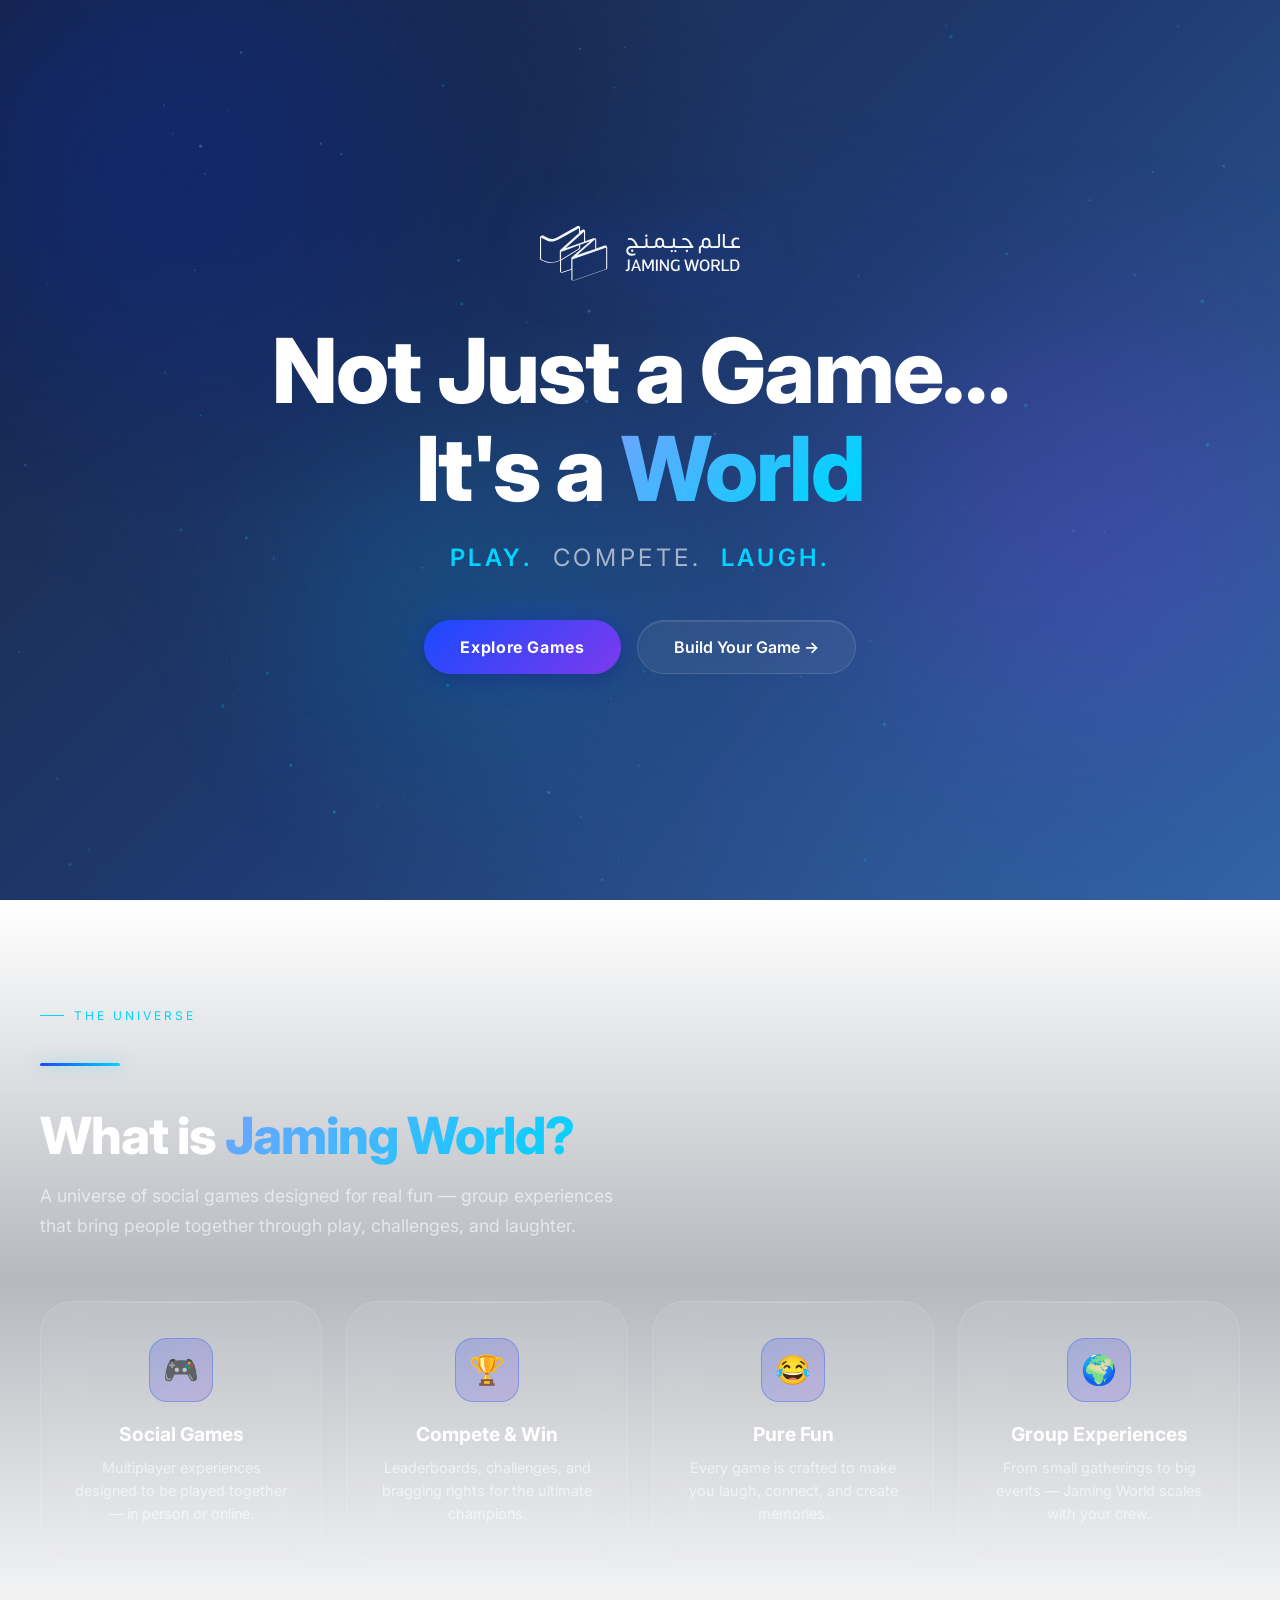
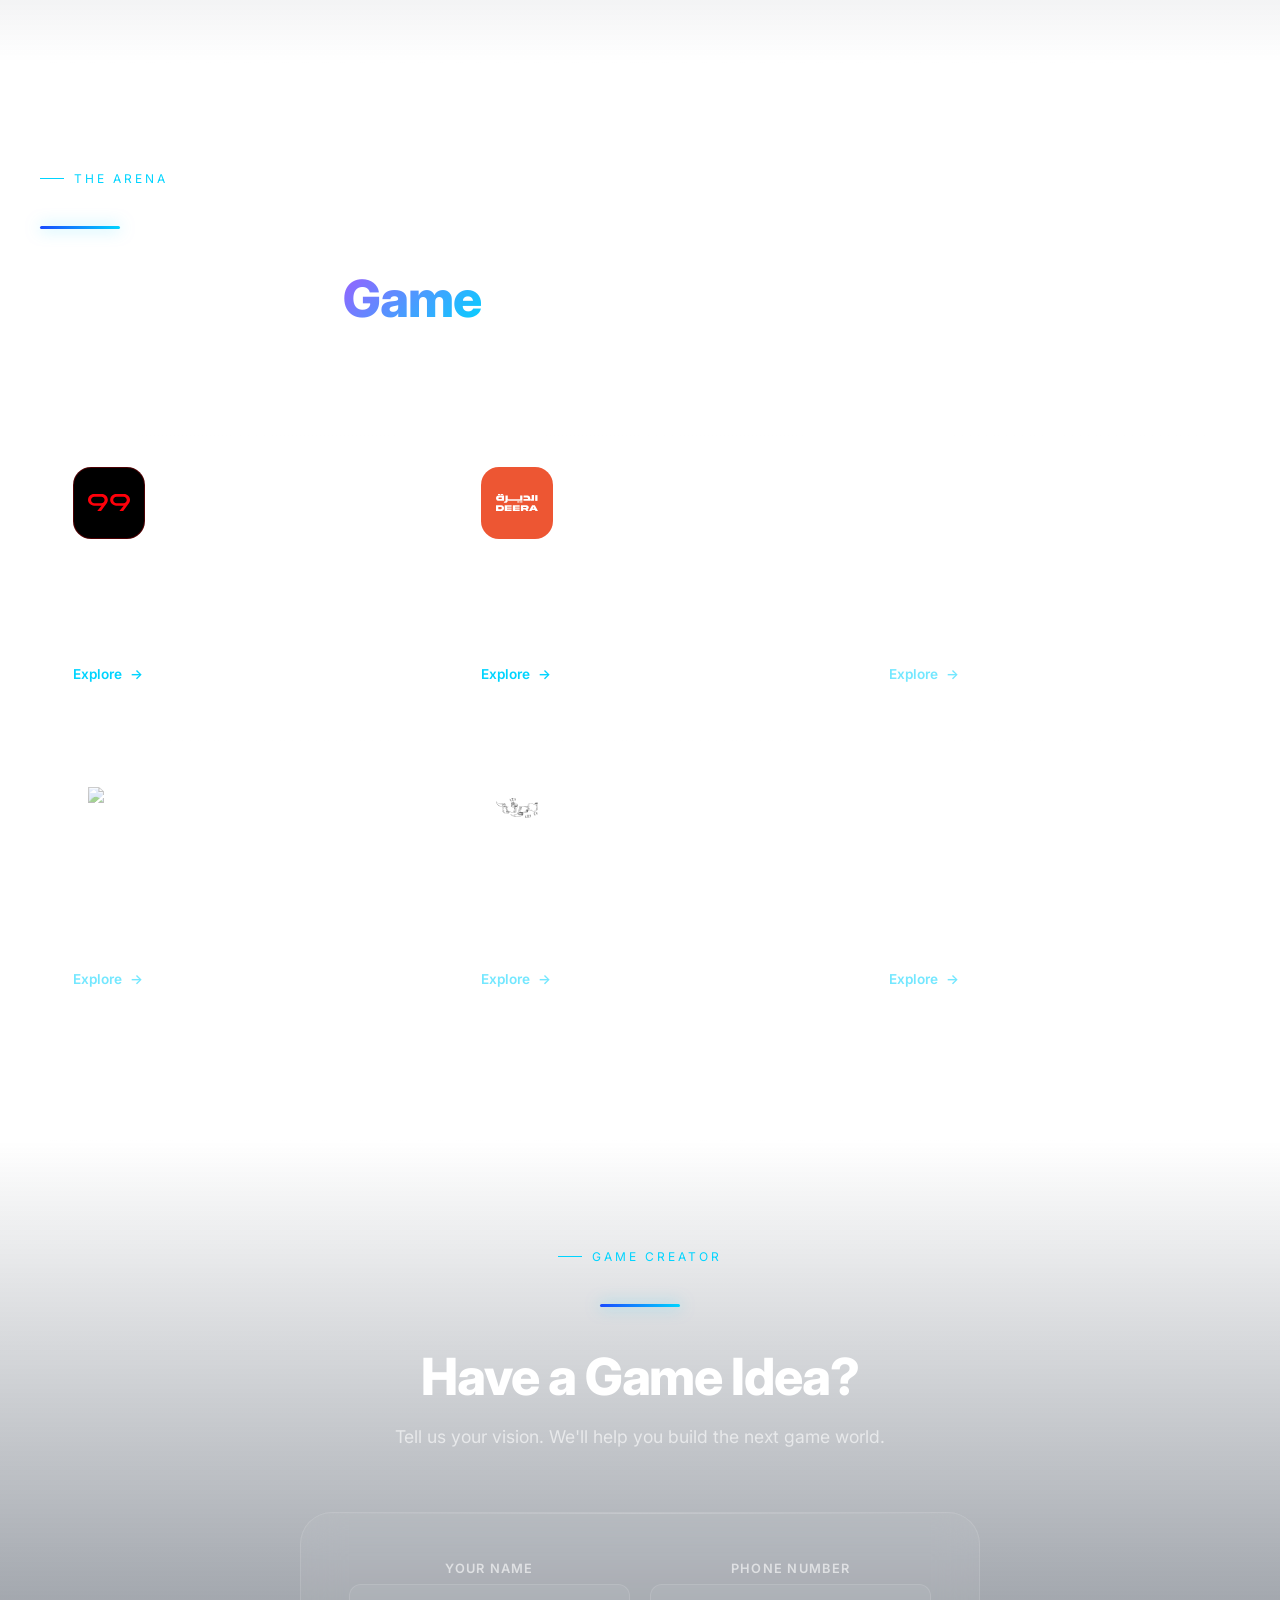
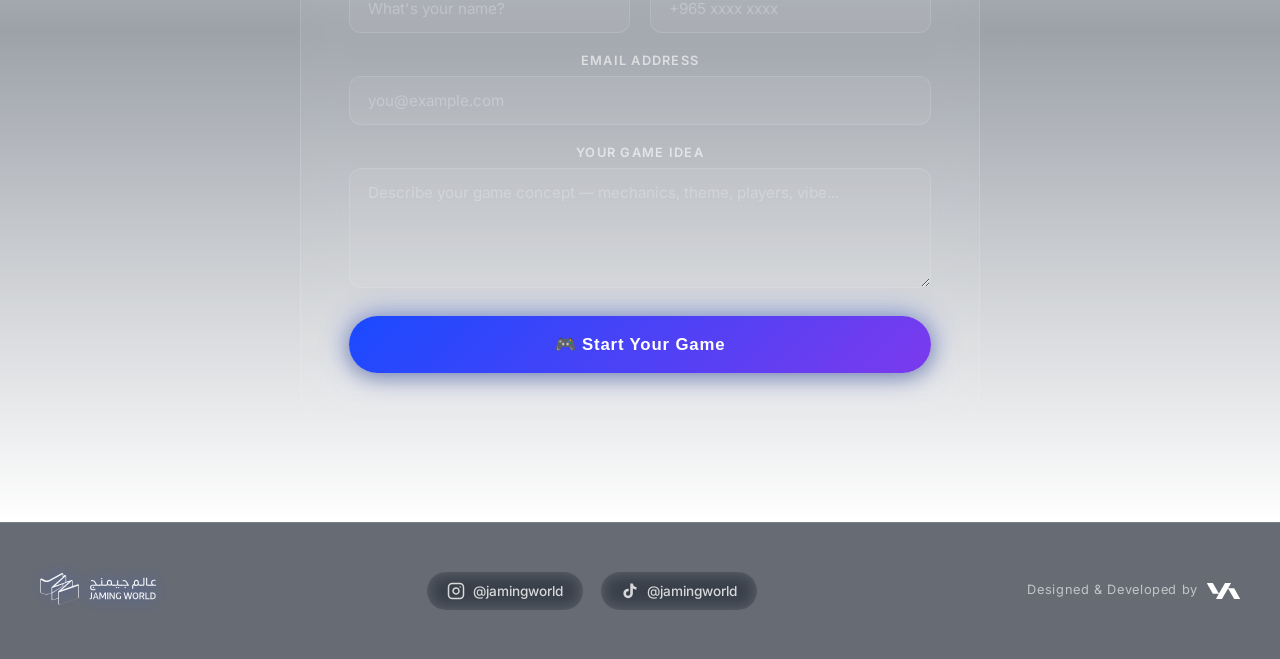
==== game.html @ ecbddc37 "Jaming World Website" ====
<!DOCTYPE html>
<html lang="en">
<head>
  <meta charset="UTF-8" />
  <meta name="viewport" content="width=device-width, initial-scale=1.0" />
  <title>Game Details — Jaming World</title>
  <link rel="icon" href="assest/JWLOGO.svg" type="image/svg+xml" />
  <link rel="preconnect" href="https://fonts.googleapis.com" />
  <link rel="preconnect" href="https://fonts.gstatic.com" crossorigin />
  <link href="https://fonts.googleapis.com/css2?family=Inter:wght@400;500;600;700;800;900&display=swap" rel="stylesheet" />
  <link rel="stylesheet" href="styles.css" />
</head>
<body>

<div class="page-transition" id="page-transition"></div>

<div id="cursor"></div>
<div id="cursor-trail"></div>
<div id="scroll-progress"></div>

<div class="bg-mesh">
  <div class="orb orb-1"></div>
  <div class="orb orb-2"></div>
  <div class="orb orb-3"></div>
</div>
<canvas id="particles-canvas"></canvas>

<!-- NAVBAR always visible on detail page -->
<nav id="navbar" class="visible" style="transform:translateY(0); opacity:1;">
  <div class="nav-logo">
    <a href="index.html"><img src="assest/JWLOGO.svg" alt="Jaming World" /></a>
  </div>
  <ul class="nav-links">
    <li><a href="index.html#what-is">About</a></li>
    <li><a href="index.html#games">Games</a></li>
    <li><a href="index.html#build-form">Build a Game</a></li>
  </ul>
  <a href="index.html#build-form" class="btn-primary nav-cta"><span>Start Your Game</span></a>
  <button class="hamburger" id="hamburger" aria-label="Menu">
    <span></span><span></span><span></span>
  </button>
</nav>

<div class="mobile-nav" id="mobile-nav">
  <a href="index.html#what-is">About</a>
  <a href="index.html#games">Games</a>
  <a href="index.html#build-form">Build a Game</a>
</div>

<main>
  <div class="game-detail-hero">
    <div class="section-inner" style="width:100%;">
      <a href="index.html#games" class="back-btn">
        <svg width="18" height="18" viewBox="0 0 24 24" fill="none" stroke="currentColor" stroke-width="2.5" stroke-linecap="round" stroke-linejoin="round"><path d="M19 12H5M12 19l-7-7 7-7"/></svg>
        Back to World
      </a>
      <div class="game-detail-header">
        <div class="game-detail-logo" id="detail-logo">🎮</div>
        <div>
          <h1 class="game-detail-title" id="detail-title">Loading...</h1>
          <p class="game-detail-tagline" id="detail-tagline"></p>
        </div>
      </div>
    </div>
  </div>

  <div class="game-detail-body">
    <!-- Video / Preview -->
    <div>
      <div class="video-section glass-card" id="video-section">
        <div class="video-placeholder">
          <div class="play-icon" id="play-btn">▶</div>
          <p id="video-label" style="font-size:1rem; font-weight:600; margin-top:8px;">Game Preview</p>
          <p style="font-size:0.85rem; color:rgba(255,255,255,0.4);">Click to watch the gameplay reel</p>
        </div>
      </div>

      <!-- Game Description -->
      <div class="glass-card" style="padding:36px; margin-top:24px;">
        <h3 style="font-size:1.2rem; font-weight:700; margin-bottom:16px; color:rgba(255,255,255,0.9);">About This Game</h3>
        <p id="detail-desc" style="color:rgba(255,255,255,0.65); line-height:1.8; font-size:0.95rem;"></p>
      </div>
    </div>

    <!-- Sidebar -->
    <div class="game-sidebar">
      <!-- Order -->
      <div class="glass-card sidebar-card">
        <h3>Get This Game</h3>
        <a href="https://yasmedia.com/order" target="_blank" rel="noopener" class="btn-primary order-btn" id="order-btn">
          <span>🛒 Order Now</span>
        </a>
        <p style="font-size:0.78rem; color:rgba(255,255,255,0.35); text-align:center; margin-top:12px;">You'll be redirected to our ordering system</p>
      </div>

      <!-- Download Manual -->
      <div class="glass-card sidebar-card">
        <h3>Game Manual</h3>
        <a href="#" class="btn-glass download-btn" id="download-btn">
          <svg width="18" height="18" viewBox="0 0 24 24" fill="none" stroke="currentColor" stroke-width="2" stroke-linecap="round" stroke-linejoin="round"><path d="M21 15v4a2 2 0 01-2 2H5a2 2 0 01-2-2v-4"/><polyline points="7 10 12 15 17 10"/><line x1="12" y1="15" x2="12" y2="3"/></svg>
          Download PDF
        </a>
      </div>

      <!-- Game Info -->
      <div class="glass-card sidebar-card">
        <h3>Game Info</h3>
        <div class="game-info-list" id="game-info-list">
          <!-- filled by JS -->
        </div>
      </div>
    </div>
  </div>

  <!-- More Games -->
  <div style="max-width:1200px; margin:0 auto; padding:0 24px 100px;">
    <div class="divider" style="margin-bottom:60px;"></div>
    <p class="section-label scroll-reveal" style="justify-content:center; text-align:center;">More Games</p>
    <div class="games-grid" id="more-games" style="margin-top:32px;"></div>
  </div>
</main>

<footer>
  <div class="footer-inner">
    <div class="footer-logo">
      <img src="assest/JWLOGO.svg" alt="Jaming World" />
    </div>
    <div class="footer-socials">
      <a href="https://www.instagram.com/jamingworld" target="_blank" rel="noopener" class="social-link">
        <svg width="18" height="18" viewBox="0 0 24 24" fill="none" stroke="currentColor" stroke-width="2" stroke-linecap="round" stroke-linejoin="round"><rect x="2" y="2" width="20" height="20" rx="5" ry="5"/><path d="M16 11.37A4 4 0 1 1 12.63 8 4 4 0 0 1 16 11.37z"/><line x1="17.5" y1="6.5" x2="17.51" y2="6.5"/></svg>
        @jamingworld
      </a>
      <a href="https://www.tiktok.com/@jamingworld" target="_blank" rel="noopener" class="social-link">
        <svg width="18" height="18" viewBox="0 0 24 24" fill="currentColor"><path d="M19.59 6.69a4.83 4.83 0 01-3.77-4.25V2h-3.45v13.67a2.89 2.89 0 01-2.88 2.5 2.89 2.89 0 01-2.89-2.89 2.89 2.89 0 012.89-2.89c.28 0 .54.04.79.1V9.01a6.27 6.27 0 00-.79-.05 6.34 6.34 0 00-6.34 6.34 6.34 6.34 0 006.34 6.34 6.34 6.34 0 006.33-6.34V8.69a8.18 8.18 0 004.79 1.54V6.78a4.85 4.85 0 01-1.02-.09z"/></svg>
        @jamingworld
      </a>
    </div>
    <p class="footer-credit">Designed & Developed by <span>YAS</span></p>
  </div>
</footer>

<script src="app.js"></script>
</body>
</html>
---- styles.css ----
/* ===== RESET & BASE ===== */
*, *::before, *::after {
  box-sizing: border-box;
  margin: 0;
  padding: 0;
}

:root {
  --bg-deep: #020b18;
  --bg-navy: #050f24;
  --blue-1: #0a1628;
  --blue-2: #0d2149;
  --blue-glow: #1a4aff;
  --blue-light: #3d7aff;
  --blue-soft: #6fa3ff;
  --purple: #7c3aed;
  --purple-glow: #9d5cff;
  --cyan: #00d4ff;
  --white: #ffffff;
  --white-80: rgba(255,255,255,0.8);
  --white-60: rgba(255,255,255,0.6);
  --white-20: rgba(255,255,255,0.2);
  --white-10: rgba(255,255,255,0.1);
  --white-05: rgba(255,255,255,0.05);
  --glass-bg: rgba(255,255,255,0.06);
  --glass-border: rgba(255,255,255,0.12);
  --glass-hover: rgba(255,255,255,0.1);
  --glow-blue: 0 0 40px rgba(26, 74, 255, 0.3);
  --glow-purple: 0 0 40px rgba(124, 58, 237, 0.3);
  --glow-cyan: 0 0 40px rgba(0, 212, 255, 0.3);
  --font-main: 'Inter', -apple-system, BlinkMacSystemFont, sans-serif;
  --transition: cubic-bezier(0.4, 0, 0.2, 1);
  --radius: 20px;
  --radius-lg: 32px;
}

html {
  scroll-behavior: smooth;
  overflow-x: hidden;
}

body {
  font-family: var(--font-main);
  background: linear-gradient(135deg, #162240 0%, #1c2f58 25%, #1e3a70 50%, #2a4f8a 75%, #3568a8 100%);
  background-attachment: fixed;
  color: var(--white);
  overflow-x: hidden;
  cursor: auto;
}

::selection {
  background: rgba(26, 74, 255, 0.4);
  color: white;
}

/* ===== CUSTOM CURSOR (disabled) ===== */
#cursor, #cursor-trail { display: none; }

/* ===== SCROLL PROGRESS ===== */
#scroll-progress {
  position: fixed;
  top: 0;
  left: 0;
  height: 3px;
  background: linear-gradient(90deg, var(--blue-glow), var(--purple-glow), var(--cyan));
  z-index: 9999;
  width: 0%;
  transition: width 0.1s ease;
  box-shadow: 0 0 12px rgba(0, 212, 255, 0.6);
}

/* ===== LOADING SCREEN ===== */
#loading-screen {
  position: fixed;
  inset: 0;
  background: linear-gradient(135deg, #162240 0%, #1c2f58 40%, #2a4f8a 100%);
  z-index: 99000;
  display: flex;
  flex-direction: column;
  align-items: center;
  justify-content: center;
  gap: 32px;
  transition: opacity 0.8s ease, visibility 0.8s ease;
}

#loading-screen.hidden {
  opacity: 0;
  visibility: hidden;
}

.loading-logo {
  width: 120px;
  height: auto;
  animation: loadingPulse 1.5s ease-in-out infinite;
  filter: drop-shadow(0 0 20px rgba(26,74,255,0.6));
}

.loading-text {
  font-size: 1rem;
  letter-spacing: 0.3em;
  color: var(--blue-soft);
  text-transform: uppercase;
  opacity: 0.8;
}

.loading-bar-wrap {
  width: 260px;
  height: 3px;
  background: rgba(255,255,255,0.08);
  border-radius: 4px;
  overflow: hidden;
}

.loading-bar {
  height: 100%;
  background: linear-gradient(90deg, var(--blue-glow), var(--cyan));
  border-radius: 4px;
  animation: loadingBar 2.2s ease forwards;
  box-shadow: 0 0 10px rgba(0, 212, 255, 0.5);
}

@keyframes loadingBar {
  0% { width: 0%; }
  100% { width: 100%; }
}

@keyframes loadingPulse {
  0%, 100% { transform: scale(1); filter: drop-shadow(0 0 20px rgba(26,74,255,0.6)); }
  50% { transform: scale(1.06); filter: drop-shadow(0 0 40px rgba(0,212,255,0.8)); }
}

/* ===== ANIMATED BACKGROUND ===== */
.bg-mesh {
  position: fixed;
  inset: 0;
  z-index: 0;
  overflow: hidden;
  pointer-events: none;
}

.bg-mesh::before {
  content: '';
  position: absolute;
  inset: 0;
  background:
    radial-gradient(ellipse 70% 60% at 15% 20%, rgba(15, 30, 65, 0.85) 0%, transparent 65%),
    radial-gradient(ellipse 80% 70% at 85% 80%, rgba(45, 90, 160, 0.55) 0%, transparent 65%),
    radial-gradient(ellipse 60% 50% at 50% 50%, rgba(30, 58, 110, 0.4) 0%, transparent 80%);
}

.orb {
  position: absolute;
  border-radius: 50%;
  filter: blur(80px);
  opacity: 0.25;
  animation: orbFloat 12s ease-in-out infinite;
}

.orb-1 {
  width: 600px; height: 600px;
  background: radial-gradient(circle, var(--blue-glow), transparent);
  top: -15%; left: -10%;
  animation-delay: 0s;
}

.orb-2 {
  width: 500px; height: 500px;
  background: radial-gradient(circle, var(--purple), transparent);
  top: 30%; right: -5%;
  animation-delay: -4s;
}

.orb-3 {
  width: 400px; height: 400px;
  background: radial-gradient(circle, var(--cyan), transparent);
  bottom: 10%; left: 20%;
  animation-delay: -8s;
  opacity: 0.15;
}

@keyframes orbFloat {
  0%, 100% { transform: translate(0, 0) scale(1); }
  33% { transform: translate(30px, -40px) scale(1.05); }
  66% { transform: translate(-20px, 30px) scale(0.97); }
}

/* ===== CANVAS PARTICLES ===== */
#particles-canvas {
  position: fixed;
  inset: 0;
  z-index: 1;
  pointer-events: none;
  opacity: 0.6;
}

/* ===== NAV (appears after scroll) ===== */
#navbar {
  position: fixed;
  top: 0;
  left: 0;
  right: 0;
  z-index: 1000;
  padding: 20px 40px;
  display: flex;
  align-items: center;
  justify-content: space-between;
  background: rgba(15, 28, 58, 0.55);
  backdrop-filter: blur(20px);
  -webkit-backdrop-filter: blur(20px);
  border-bottom: 1px solid var(--glass-border);
  transform: translateY(-100%);
  transition: transform 0.5s var(--transition), opacity 0.5s ease;
  opacity: 0;
}

#navbar.visible {
  transform: translateY(0);
  opacity: 1;
}

.nav-logo img {
  height: 46px;
  filter: drop-shadow(0 0 10px rgba(26,74,255,0.5));
}

.nav-links {
  display: flex;
  gap: 32px;
  list-style: none;
}

.nav-links a {
  color: var(--white-80);
  text-decoration: none;
  font-size: 0.9rem;
  letter-spacing: 0.05em;
  transition: color 0.3s ease;
  position: relative;
}

.nav-links a::after {
  content: '';
  position: absolute;
  bottom: -4px;
  left: 0;
  width: 0;
  height: 1px;
  background: var(--cyan);
  transition: width 0.3s ease;
}

.nav-links a:hover { color: var(--cyan); }
.nav-links a:hover::after { width: 100%; }

.nav-cta {
  background: linear-gradient(135deg, var(--blue-glow), var(--purple));
  color: white !important;
  padding: 10px 24px;
  border-radius: 50px;
  font-weight: 600;
  font-size: 0.85rem !important;
  letter-spacing: 0.05em;
  box-shadow: 0 0 20px rgba(26,74,255,0.4);
  transition: all 0.3s ease !important;
}

.nav-cta:hover {
  box-shadow: 0 0 30px rgba(26,74,255,0.7) !important;
  transform: translateY(-1px);
}

.nav-cta::after { display: none !important; }

/* ===== MAIN WRAPPER ===== */
main {
  position: relative;
  z-index: 2;
}

/* ===== HERO SECTION ===== */
#hero {
  min-height: 100vh;
  display: flex;
  flex-direction: column;
  align-items: center;
  justify-content: center;
  text-align: center;
  padding: 40px 24px;
  position: relative;
}

.hero-logo {
  width: 200px;
  height: auto;
  margin-bottom: 40px;
  animation: heroLogoIn 1.2s ease forwards, heroLogoPulse 4s ease-in-out 1.2s infinite;
  opacity: 0;
  filter: drop-shadow(0 0 30px rgba(26,74,255,0.7));
}

@keyframes heroLogoIn {
  0% { opacity: 0; transform: translateY(-20px) scale(0.8); }
  100% { opacity: 1; transform: translateY(0) scale(1); }
}

@keyframes heroLogoPulse {
  0%, 100% { filter: drop-shadow(0 0 30px rgba(26,74,255,0.7)); }
  50% { filter: drop-shadow(0 0 50px rgba(0,212,255,0.9)); }
}

.hero-headline {
  font-size: clamp(2.8rem, 7vw, 6rem);
  font-weight: 800;
  line-height: 1.1;
  letter-spacing: -0.02em;
  margin-bottom: 24px;
  opacity: 0;
  animation: fadeInUp 1s ease 0.4s forwards;
}

.hero-headline .highlight {
  background: linear-gradient(135deg, var(--blue-soft), var(--cyan), var(--purple-glow));
  -webkit-background-clip: text;
  -webkit-text-fill-color: transparent;
  background-clip: text;
  display: inline-block;
  animation: gradientShift 4s ease infinite;
  background-size: 200%;
}

@keyframes gradientShift {
  0% { background-position: 0% 50%; }
  50% { background-position: 100% 50%; }
  100% { background-position: 0% 50%; }
}

.hero-sub {
  font-size: clamp(1.1rem, 2.5vw, 1.5rem);
  color: var(--white-60);
  letter-spacing: 0.15em;
  text-transform: uppercase;
  margin-bottom: 48px;
  opacity: 0;
  animation: fadeInUp 1s ease 0.7s forwards;
}

.hero-sub span {
  color: var(--cyan);
  font-weight: 600;
}

.hero-cta-group {
  display: flex;
  gap: 16px;
  flex-wrap: wrap;
  justify-content: center;
  opacity: 0;
  animation: fadeInUp 1s ease 1s forwards;
}

/* ===== BUTTONS ===== */
.btn-primary {
  display: inline-flex;
  align-items: center;
  gap: 10px;
  padding: 16px 36px;
  background: linear-gradient(135deg, var(--blue-glow), var(--purple));
  color: white;
  text-decoration: none;
  border-radius: 50px;
  font-weight: 700;
  font-size: 1rem;
  letter-spacing: 0.04em;
  border: none;
  cursor: none;
  position: relative;
  overflow: hidden;
  transition: all 0.3s var(--transition);
  box-shadow: 0 0 30px rgba(26,74,255,0.4), 0 4px 20px rgba(0,0,0,0.3);
}

.btn-primary::before {
  content: '';
  position: absolute;
  inset: 0;
  background: linear-gradient(135deg, var(--cyan), var(--blue-glow));
  opacity: 0;
  transition: opacity 0.3s ease;
}

.btn-primary:hover {
  transform: translateY(-2px) scale(1.02);
  box-shadow: 0 0 50px rgba(26,74,255,0.7), 0 8px 30px rgba(0,0,0,0.4);
}

.btn-primary:hover::before { opacity: 1; }
.btn-primary span { position: relative; z-index: 1; }

.btn-glass {
  display: inline-flex;
  align-items: center;
  gap: 10px;
  padding: 16px 36px;
  background: var(--glass-bg);
  color: white;
  text-decoration: none;
  border-radius: 50px;
  font-weight: 600;
  font-size: 1rem;
  border: 1px solid var(--glass-border);
  cursor: none;
  backdrop-filter: blur(10px);
  transition: all 0.3s var(--transition);
  box-shadow: inset 0 1px 0 rgba(255,255,255,0.1);
}

.btn-glass:hover {
  background: var(--glass-hover);
  border-color: rgba(255,255,255,0.25);
  transform: translateY(-2px);
  box-shadow: inset 0 1px 0 rgba(255,255,255,0.15), var(--glow-blue);
}

/* ===== SCROLL INDICATOR ===== */
.scroll-indicator {
  position: absolute;
  bottom: 40px;
  left: 50%;
  transform: translateX(-50%);
  display: flex;
  flex-direction: column;
  align-items: center;
  gap: 8px;
  opacity: 0;
  animation: fadeIn 1s ease 1.5s forwards;
}

.scroll-indicator span {
  font-size: 0.7rem;
  letter-spacing: 0.2em;
  color: var(--white-60);
  text-transform: uppercase;
}

.scroll-mouse {
  width: 24px;
  height: 38px;
  border: 1.5px solid rgba(255,255,255,0.3);
  border-radius: 12px;
  display: flex;
  justify-content: center;
  padding-top: 6px;
}

.scroll-wheel {
  width: 3px;
  height: 8px;
  background: var(--cyan);
  border-radius: 2px;
  animation: scrollWheel 2s ease infinite;
  box-shadow: 0 0 8px var(--cyan);
}


/* ===== SECTION BASE ===== */
section {
  position: relative;
  padding: 100px 24px;
  z-index: 2;
}

.section-inner {
  max-width: 1200px;
  margin: 0 auto;
}

.section-label {
  display: inline-flex;
  align-items: center;
  gap: 10px;
  font-size: 0.75rem;
  letter-spacing: 0.25em;
  text-transform: uppercase;
  color: var(--cyan);
  margin-bottom: 20px;
  opacity: 0;
  transform: translateY(20px);
}

.section-label::before {
  content: '';
  width: 24px;
  height: 1px;
  background: var(--cyan);
}

.section-title {
  font-size: clamp(2rem, 4vw, 3.5rem);
  font-weight: 800;
  line-height: 1.15;
  letter-spacing: -0.02em;
  margin-bottom: 16px;
  opacity: 0;
  transform: translateY(20px);
}

.section-desc {
  font-size: 1.1rem;
  color: var(--white-60);
  line-height: 1.7;
  max-width: 600px;
  opacity: 0;
  transform: translateY(20px);
}

.animate-in {
  animation: fadeInUp 0.8s ease forwards;
}

@keyframes fadeInUp {
  from { opacity: 0; transform: translateY(30px); }
  to { opacity: 1; transform: translateY(0); }
}

@keyframes fadeIn {
  from { opacity: 0; }
  to { opacity: 1; }
}

/* ===== GLASS CARD ===== */
.glass-card {
  background: var(--glass-bg);
  border: 1px solid var(--glass-border);
  border-radius: var(--radius-lg);
  backdrop-filter: blur(20px);
  -webkit-backdrop-filter: blur(20px);
  position: relative;
  overflow: hidden;
  transition: all 0.4s var(--transition);
}

.glass-card::before {
  content: '';
  position: absolute;
  top: 0;
  left: 0;
  right: 0;
  height: 1px;
  background: linear-gradient(90deg, transparent, rgba(255,255,255,0.2), transparent);
}

.glass-card:hover {
  background: var(--glass-hover);
  border-color: rgba(255,255,255,0.2);
  transform: translateY(-6px);
  box-shadow: 0 24px 60px rgba(0,0,0,0.4), var(--glow-blue);
}

/* ===== WHAT IS SECTION ===== */
#what-is {
  background: linear-gradient(180deg, transparent, rgba(10,22,40,0.3), transparent);
}

.features-grid {
  display: grid;
  grid-template-columns: repeat(auto-fit, minmax(240px, 1fr));
  gap: 24px;
  margin-top: 60px;
}

.feature-card {
  padding: 36px 28px;
  text-align: center;
  opacity: 0;
  transform: translateY(30px);
}

.feature-icon {
  width: 64px;
  height: 64px;
  margin: 0 auto 20px;
  display: flex;
  align-items: center;
  justify-content: center;
  background: linear-gradient(135deg, rgba(26,74,255,0.2), rgba(124,58,237,0.2));
  border-radius: 18px;
  border: 1px solid rgba(26,74,255,0.3);
  font-size: 1.8rem;
  transition: all 0.4s ease;
}

.feature-card:hover .feature-icon {
  background: linear-gradient(135deg, rgba(26,74,255,0.4), rgba(124,58,237,0.4));
  transform: scale(1.1) rotate(5deg);
  box-shadow: 0 0 30px rgba(26,74,255,0.4);
}

.feature-title {
  font-size: 1.2rem;
  font-weight: 700;
  margin-bottom: 10px;
}

.feature-desc {
  font-size: 0.9rem;
  color: var(--white-60);
  line-height: 1.6;
}

/* ===== GAMES SHOWCASE ===== */
#games {
  padding-bottom: 120px;
}

.games-grid {
  display: grid;
  grid-template-columns: repeat(3, 1fr);
  gap: 24px;
  margin-top: 60px;
}

.game-card {
  padding: 0;
  cursor: none;
  text-decoration: none;
  color: white;
  display: block;
  opacity: 0;
  transform: translateY(30px);
  position: relative;
}

.game-card-inner {
  padding: 32px;
  height: 100%;
  display: flex;
  flex-direction: column;
  gap: 16px;
}

.game-card-logo {
  width: 72px;
  height: 72px;
  border-radius: 18px;
  display: flex;
  align-items: center;
  justify-content: center;
  flex-shrink: 0;
  padding: 14px;
  background: rgba(255, 255, 255, 0.08);
  border: 1px solid rgba(255, 255, 255, 0.12);
  backdrop-filter: blur(10px);
  -webkit-backdrop-filter: blur(10px);
  transition: all 0.3s ease;
  overflow: hidden;
}

.game-card-logo img {
  width: 100%;
  height: 100%;
  object-fit: contain;
  display: block;
}

.game-card:hover .game-card-logo {
  transform: scale(1.06);
  background: rgba(255, 255, 255, 0.13);
  border-color: rgba(157, 92, 255, 0.45);
  box-shadow: 0 0 20px rgba(157, 92, 255, 0.35);
}

.game-card-name {
  font-size: 1.3rem;
  font-weight: 700;
  letter-spacing: -0.01em;
}

.game-card-desc {
  font-size: 0.9rem;
  color: var(--white-60);
  line-height: 1.6;
  flex: 1;
}

.game-card-arrow {
  display: flex;
  align-items: center;
  gap: 8px;
  font-size: 0.85rem;
  font-weight: 600;
  color: var(--cyan);
  margin-top: 8px;
  transition: gap 0.3s ease;
}

.game-card:hover .game-card-arrow { gap: 14px; }

.game-card.glass-card:hover {
  transform: scale(1.03);
  box-shadow: 0 20px 50px rgba(0,0,0,0.45), 0 0 40px rgba(99,80,255,0.22);
  transition: all 0.3s ease;
}

.game-card-glow {
  position: absolute;
  inset: 0;
  border-radius: var(--radius-lg);
  opacity: 0;
  transition: opacity 0.4s ease;
  pointer-events: none;
}

.game-card:hover .game-card-glow { opacity: 1; }

.coming-soon-badge {
  position: absolute;
  top: 16px;
  right: 16px;
  padding: 4px 12px;
  font-size: 0.7rem;
  font-weight: 700;
  letter-spacing: 0.08em;
  text-transform: uppercase;
  color: rgba(255,255,255,0.7);
  background: rgba(255,255,255,0.08);
  border: 1px solid rgba(255,255,255,0.15);
  border-radius: 100px;
  backdrop-filter: blur(10px);
  -webkit-backdrop-filter: blur(10px);
  z-index: 2;
}

.game-card--soon {
  opacity: 0.55 !important;
  cursor: default;
}

.game-card--soon:hover {
  transform: none !important;
  box-shadow: none !important;
}

.game-card--soon:hover .game-card-logo {
  transform: none;
  box-shadow: none;
  border-color: rgba(255,255,255,0.12);
  background: rgba(255,255,255,0.08);
}

.game-card--soon:hover .game-card-arrow { gap: 8px; }
.game-card--soon:hover .game-card-glow { opacity: 0; }

/* ===== BUILD FORM SECTION ===== */
#build-form {
  background: linear-gradient(180deg, transparent, rgba(10,22,40,0.4), transparent);
}

.form-wrapper {
  max-width: 680px;
  margin: 60px auto 0;
  padding: 48px 48px;
  opacity: 0;
  transform: translateY(30px);
}

.form-grid {
  display: grid;
  grid-template-columns: 1fr 1fr;
  gap: 20px;
  margin-bottom: 20px;
}

.form-group {
  display: flex;
  flex-direction: column;
  gap: 8px;
}

.form-group.full { grid-column: 1 / -1; }

.form-group label {
  font-size: 0.8rem;
  font-weight: 600;
  letter-spacing: 0.1em;
  text-transform: uppercase;
  color: var(--white-60);
}

.form-group input,
.form-group textarea {
  background: rgba(255,255,255,0.05);
  border: 1px solid var(--glass-border);
  border-radius: 12px;
  padding: 14px 18px;
  color: white;
  font-family: var(--font-main);
  font-size: 0.95rem;
  outline: none;
  transition: all 0.3s ease;
  resize: vertical;
}

.form-group input::placeholder,
.form-group textarea::placeholder {
  color: rgba(255,255,255,0.25);
}

.form-group input:focus,
.form-group textarea:focus {
  border-color: rgba(26,74,255,0.6);
  background: rgba(26,74,255,0.08);
  box-shadow: 0 0 0 3px rgba(26,74,255,0.15), 0 0 20px rgba(26,74,255,0.1);
}

.form-group textarea { min-height: 120px; }

.form-submit {
  width: 100%;
  padding: 18px;
  font-size: 1.05rem;
  letter-spacing: 0.05em;
  margin-top: 8px;
  justify-content: center;
}

.form-success {
  display: none;
  text-align: center;
  padding: 40px;
}

.form-success.show { display: flex; flex-direction: column; align-items: center; gap: 16px; }

.success-icon {
  width: 72px;
  height: 72px;
  background: linear-gradient(135deg, rgba(26,74,255,0.3), rgba(0,212,255,0.3));
  border-radius: 50%;
  display: flex;
  align-items: center;
  justify-content: center;
  font-size: 2rem;
  border: 1px solid rgba(0,212,255,0.4);
  animation: successPop 0.5s cubic-bezier(0.34,1.56,0.64,1) forwards;
}

@keyframes successPop {
  0% { transform: scale(0); }
  100% { transform: scale(1); }
}

.success-title {
  font-size: 1.4rem;
  font-weight: 700;
}

.success-sub { color: var(--white-60); font-size: 0.95rem; }

/* ===== FOOTER ===== */
footer {
  position: relative;
  z-index: 2;
  padding: 48px 24px;
  border-top: 1px solid var(--glass-border);
  background: rgba(2,11,24,0.6);
  backdrop-filter: blur(20px);
}

.footer-inner {
  max-width: 1200px;
  margin: 0 auto;
  display: flex;
  align-items: center;
  justify-content: space-between;
  flex-wrap: wrap;
  gap: 24px;
}

.footer-logo img {
  height: 32px;
  filter: drop-shadow(0 0 8px rgba(26,74,255,0.5));
}

.footer-socials {
  display: flex;
  gap: 16px;
}

.social-link {
  display: flex;
  align-items: center;
  gap: 8px;
  padding: 10px 20px;
  background: var(--glass-bg);
  border: 1px solid var(--glass-border);
  border-radius: 50px;
  color: var(--white-80);
  text-decoration: none;
  font-size: 0.85rem;
  font-weight: 500;
  backdrop-filter: blur(10px);
  transition: all 0.3s ease;
}

.social-link:hover {
  background: var(--glass-hover);
  color: white;
  border-color: rgba(255,255,255,0.25);
  transform: translateY(-2px);
  box-shadow: var(--glow-blue);
}

.footer-credit {
  font-size: 0.8rem;
  color: var(--white-60);
  letter-spacing: 0.05em;
}

.footer-credit span {
  color: var(--cyan);
  font-weight: 600;
}

.footer-yas-logo {
  height: 16px;
  width: auto;
  vertical-align: middle;
  display: inline-block;
  margin-left: 4px;
}

/* ===== SECTION DIVIDER ===== */
.divider {
  width: 100%;
  height: 1px;
  background: linear-gradient(90deg, transparent, var(--glass-border), transparent);
  margin: 0 auto;
  max-width: 1200px;
}

/* ===== GAME DETAIL PAGE ===== */
.game-detail-hero {
  min-height: 60vh;
  display: flex;
  align-items: center;
  padding: 120px 24px 80px;
}

.back-btn {
  display: inline-flex;
  align-items: center;
  gap: 10px;
  padding: 12px 24px;
  background: var(--glass-bg);
  border: 1px solid var(--glass-border);
  border-radius: 50px;
  color: var(--white-80);
  text-decoration: none;
  font-size: 0.9rem;
  font-weight: 600;
  backdrop-filter: blur(10px);
  margin-bottom: 40px;
  display: inline-flex;
  transition: all 0.3s ease;
  cursor: none;
}

.back-btn:hover {
  background: var(--glass-hover);
  color: var(--cyan);
  border-color: rgba(0,212,255,0.3);
  transform: translateX(-4px);
}

.game-detail-header {
  display: flex;
  align-items: center;
  gap: 28px;
  margin-bottom: 40px;
  flex-wrap: wrap;
}

.game-detail-logo {
  width: 96px;
  height: 96px;
  border-radius: 24px;
  display: flex;
  align-items: center;
  justify-content: center;
  font-size: 2.5rem;
  background: linear-gradient(135deg, rgba(26,74,255,0.25), rgba(124,58,237,0.25));
  border: 1px solid rgba(26,74,255,0.4);
  overflow: hidden;
  flex-shrink: 0;
}

.game-detail-logo img {
  width: 100%;
  height: 100%;
  object-fit: cover;
}

.game-detail-title {
  font-size: clamp(2rem, 5vw, 3.5rem);
  font-weight: 800;
  letter-spacing: -0.02em;
}

.game-detail-tagline {
  color: var(--white-60);
  font-size: 1.1rem;
  margin-top: 8px;
}

.game-detail-body {
  max-width: 1200px;
  margin: 0 auto;
  padding: 0 24px 100px;
  display: grid;
  grid-template-columns: 1fr 380px;
  gap: 32px;
  align-items: start;
}

.video-section {
  border-radius: var(--radius-lg);
  overflow: hidden;
  aspect-ratio: 16/9;
  background: rgba(10,22,40,0.5);
  display: flex;
  align-items: center;
  justify-content: center;
  border: 1px solid var(--glass-border);
  position: relative;
}

.video-placeholder {
  display: flex;
  flex-direction: column;
  align-items: center;
  gap: 16px;
  color: var(--white-60);
  text-align: center;
  padding: 40px;
}

.play-icon {
  width: 72px;
  height: 72px;
  background: linear-gradient(135deg, var(--blue-glow), var(--purple));
  border-radius: 50%;
  display: flex;
  align-items: center;
  justify-content: center;
  font-size: 1.8rem;
  box-shadow: 0 0 40px rgba(26,74,255,0.5);
  animation: playPulse 2s ease infinite;
  cursor: none;
  transition: transform 0.3s ease;
}

.play-icon:hover { transform: scale(1.1); }

@keyframes playPulse {
  0%, 100% { box-shadow: 0 0 40px rgba(26,74,255,0.5); }
  50% { box-shadow: 0 0 60px rgba(26,74,255,0.8), 0 0 80px rgba(0,212,255,0.3); }
}

.game-sidebar {
  display: flex;
  flex-direction: column;
  gap: 20px;
}

.sidebar-card {
  padding: 28px;
}

.sidebar-card h3 {
  font-size: 1rem;
  font-weight: 700;
  letter-spacing: 0.05em;
  text-transform: uppercase;
  color: var(--white-60);
  margin-bottom: 16px;
}

.order-btn {
  width: 100%;
  justify-content: center;
  padding: 18px;
  font-size: 1.05rem;
  font-weight: 700;
  letter-spacing: 0.05em;
  position: relative;
  overflow: hidden;
}

.order-btn::after {
  content: '';
  position: absolute;
  top: -50%;
  left: -100%;
  width: 60%;
  height: 200%;
  background: linear-gradient(90deg, transparent, rgba(255,255,255,0.15), transparent);
  transform: skewX(-20deg);
  animation: shimmer 3s ease infinite;
}

@keyframes shimmer {
  0% { left: -100%; }
  50%, 100% { left: 150%; }
}

.download-btn {
  width: 100%;
  justify-content: center;
  gap: 10px;
}

.game-info-list {
  display: flex;
  flex-direction: column;
  gap: 12px;
}

.info-row {
  display: flex;
  justify-content: space-between;
  font-size: 0.9rem;
  padding-bottom: 12px;
  border-bottom: 1px solid var(--glass-border);
}

.info-row:last-child { border-bottom: none; padding-bottom: 0; }
.info-row .label { color: var(--white-60); }
.info-row .value { font-weight: 600; }

/* ===== HAMBURGER ===== */
.hamburger {
  display: none;
  flex-direction: column;
  gap: 5px;
  background: none;
  border: none;
  cursor: none;
  padding: 4px;
}

.hamburger span {
  display: block;
  width: 24px;
  height: 2px;
  background: white;
  border-radius: 2px;
  transition: all 0.3s ease;
}

/* ===== MOBILE NAV ===== */
.mobile-nav {
  display: none;
  position: fixed;
  inset: 0;
  background: rgba(2,11,24,0.97);
  backdrop-filter: blur(20px);
  z-index: 998;
  flex-direction: column;
  align-items: center;
  justify-content: center;
  gap: 32px;
  opacity: 0;
  transition: opacity 0.3s ease;
}

.mobile-nav.open { display: flex; opacity: 1; }
.mobile-nav a {
  color: white;
  text-decoration: none;
  font-size: 1.5rem;
  font-weight: 700;
  transition: color 0.3s ease;
}
.mobile-nav a:hover { color: var(--cyan); }

/* ===== SCROLL ANIMATIONS ===== */
.scroll-reveal {
  opacity: 0;
  transform: translateY(30px);
  transition: opacity 0.7s ease, transform 0.7s ease;
}

.scroll-reveal.revealed {
  opacity: 1;
  transform: translateY(0);
}

/* ===== RESPONSIVE ===== */
@media (max-width: 1024px) {
  .game-detail-body {
    grid-template-columns: 1fr;
  }
  .game-sidebar {
    display: grid;
    grid-template-columns: 1fr 1fr;
  }
}

@media (max-width: 768px) {
  #navbar {
    padding: 16px 20px;
  }
  .nav-links { display: none; }
  .hamburger { display: flex; }
  .nav-cta { display: none; }

  section { padding: 70px 20px; }

  .games-grid { grid-template-columns: repeat(2, 1fr); }

  .form-wrapper { padding: 32px 24px; }
  .form-grid { grid-template-columns: 1fr; }

  .footer-inner { flex-direction: column; text-align: center; }
  .footer-socials { justify-content: center; }

  .game-sidebar { grid-template-columns: 1fr; }

  .game-detail-body { padding: 0 20px 80px; }
  .game-detail-hero { padding: 100px 20px 60px; }
}

@media (max-width: 480px) {
  .hero-cta-group { flex-direction: column; align-items: center; }
  .btn-primary, .btn-glass { width: 100%; max-width: 300px; justify-content: center; }
  .games-grid { grid-template-columns: 1fr; }
}

/* ===== NEON DIVIDER ===== */
.neon-line {
  width: 80px;
  height: 3px;
  background: linear-gradient(90deg, var(--blue-glow), var(--cyan));
  border-radius: 4px;
  margin: 20px 0 40px;
  box-shadow: 0 0 15px rgba(0,212,255,0.5);
  opacity: 0;
  transform: scaleX(0);
  transform-origin: left;
}

/* ===== PAGE TRANSITION ===== */
.page-transition {
  position: fixed;
  inset: 0;
  background: var(--bg-deep);
  z-index: 9000;
  pointer-events: none;
  opacity: 0;
  transition: opacity 0.3s ease;
}

.page-transition.active { opacity: 1; pointer-events: all; }
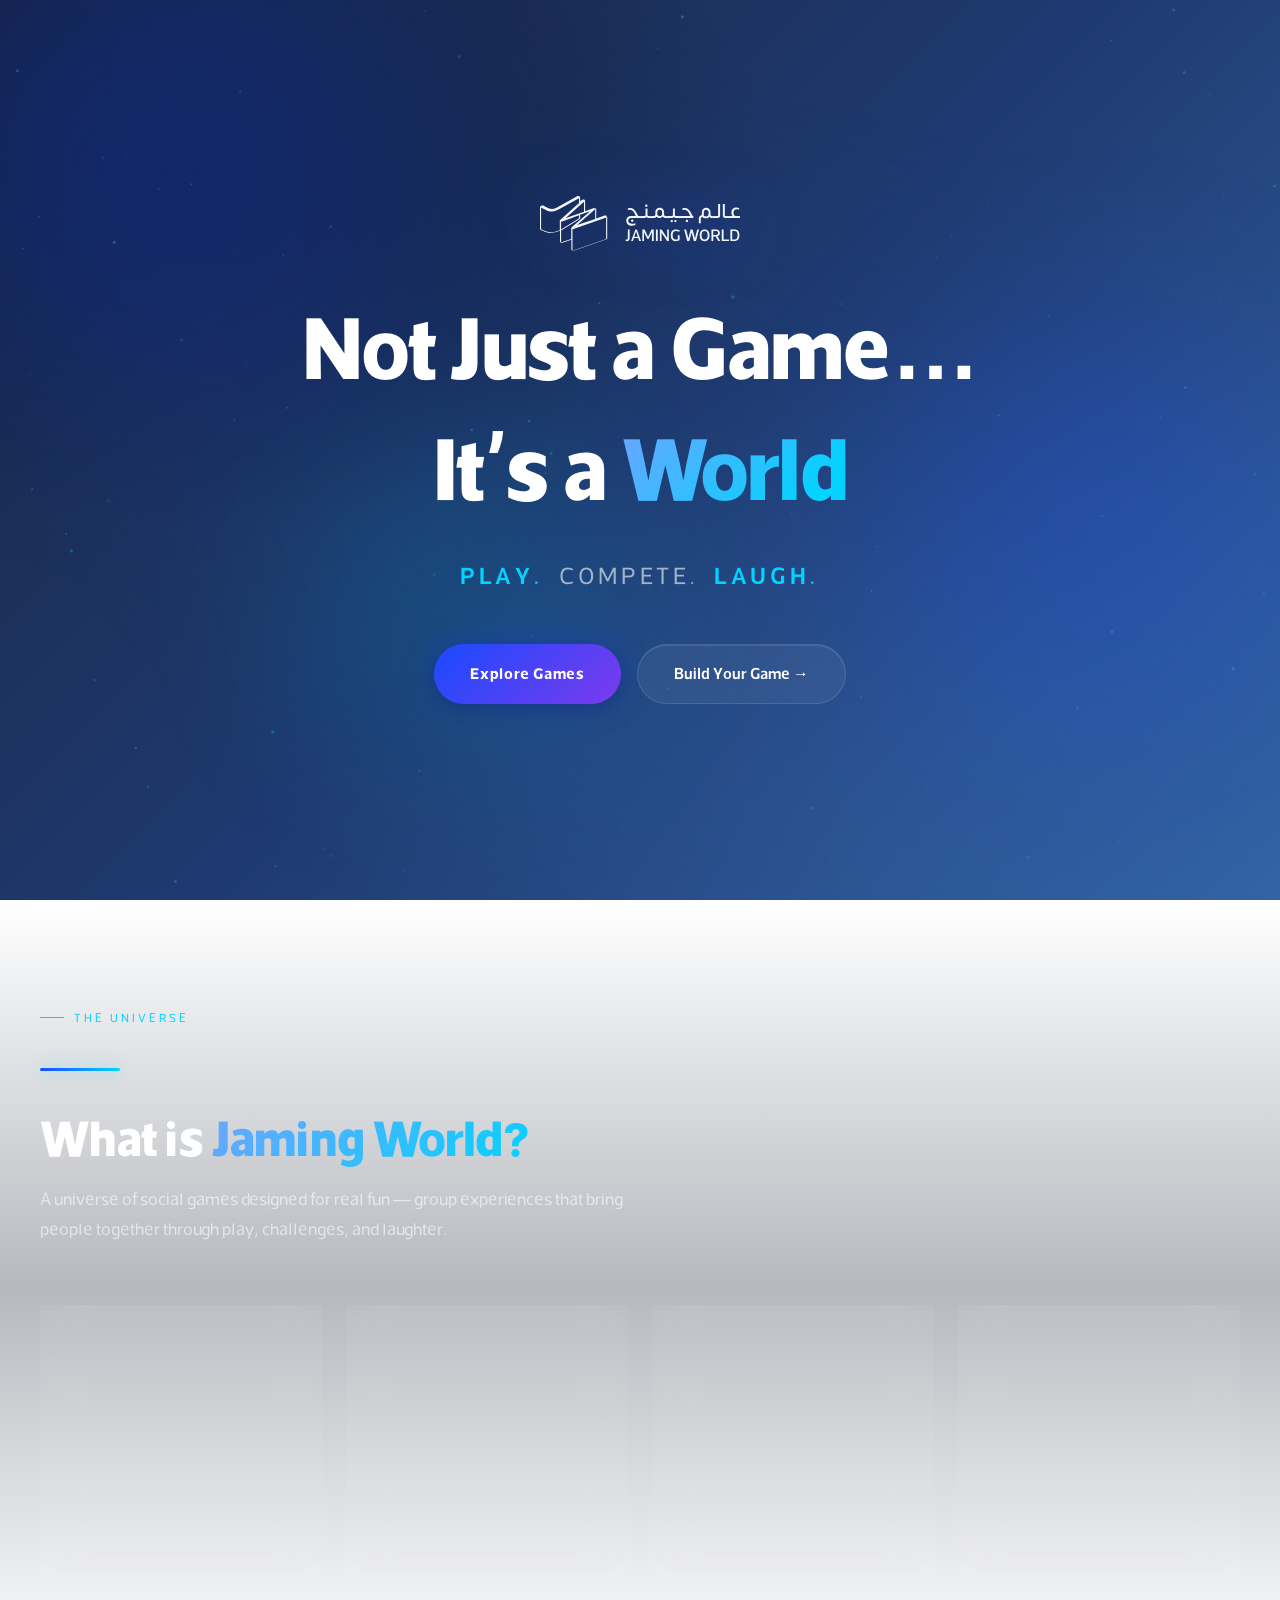
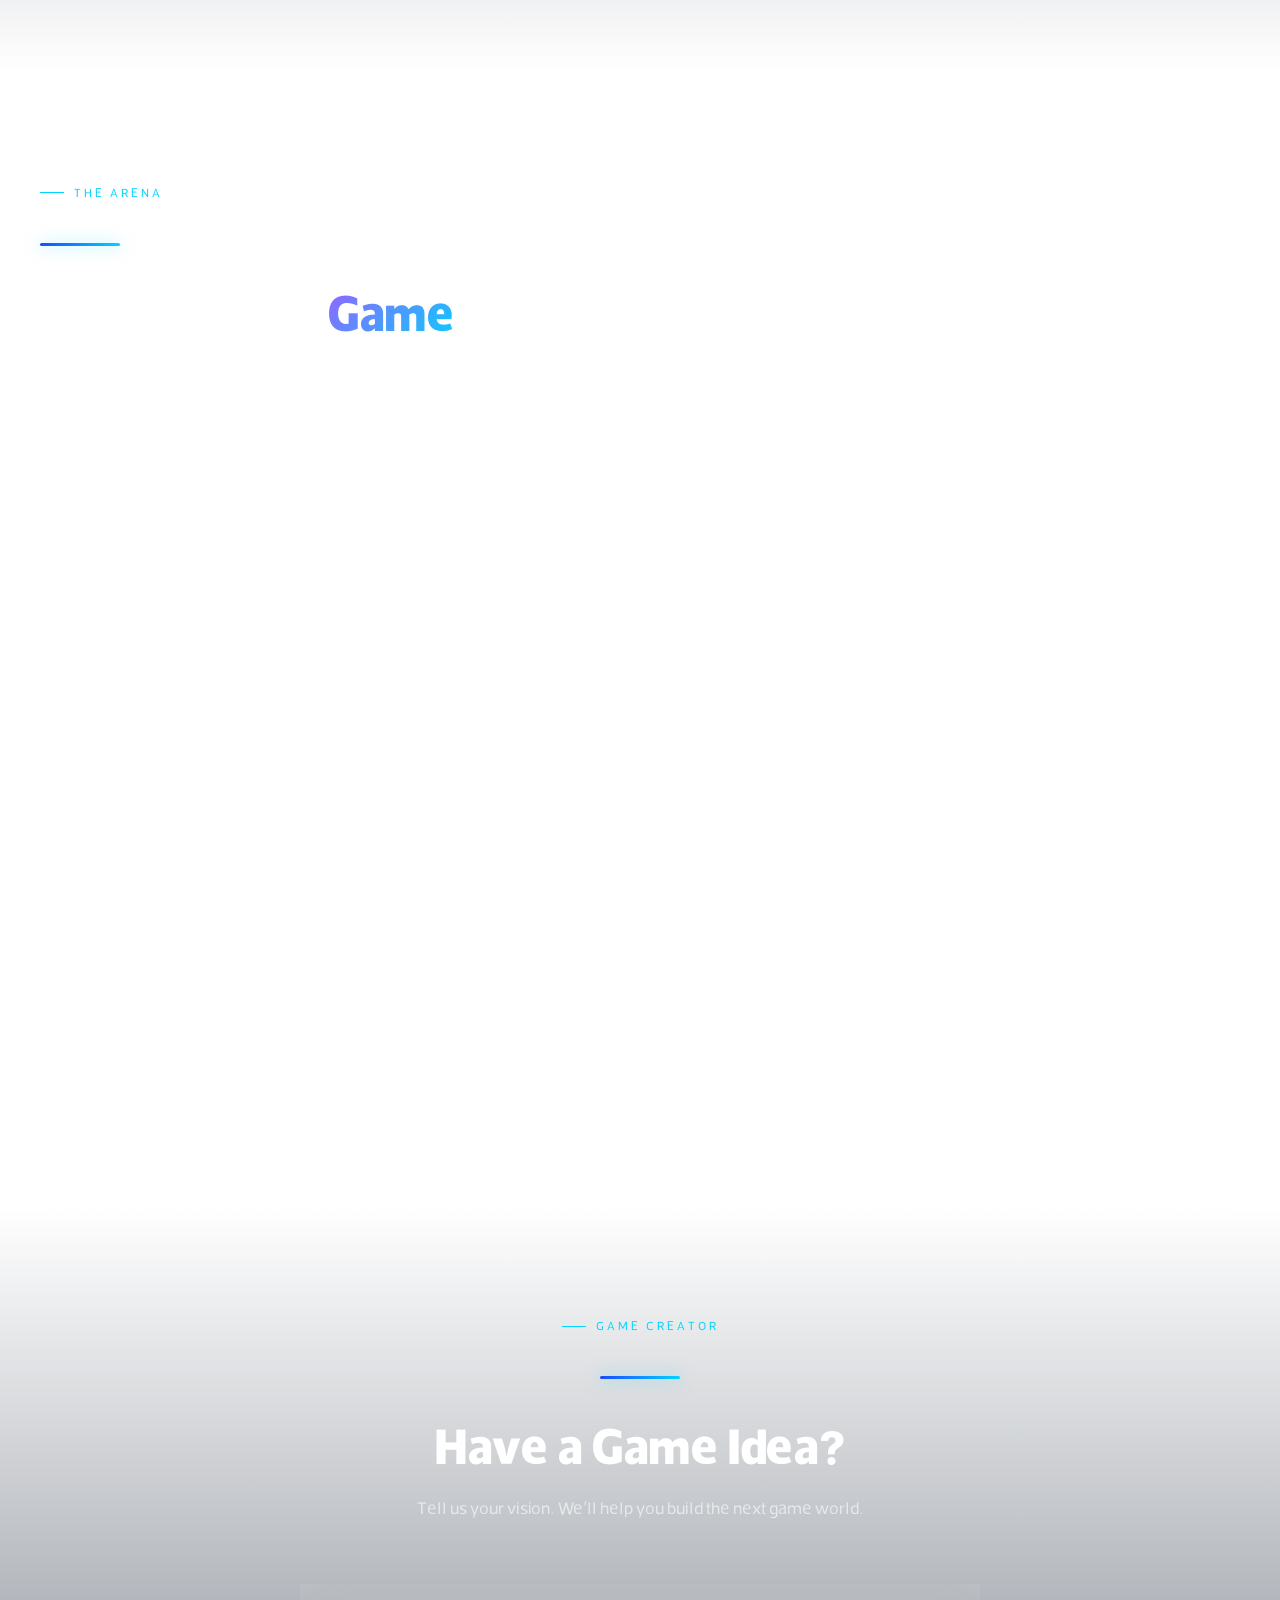
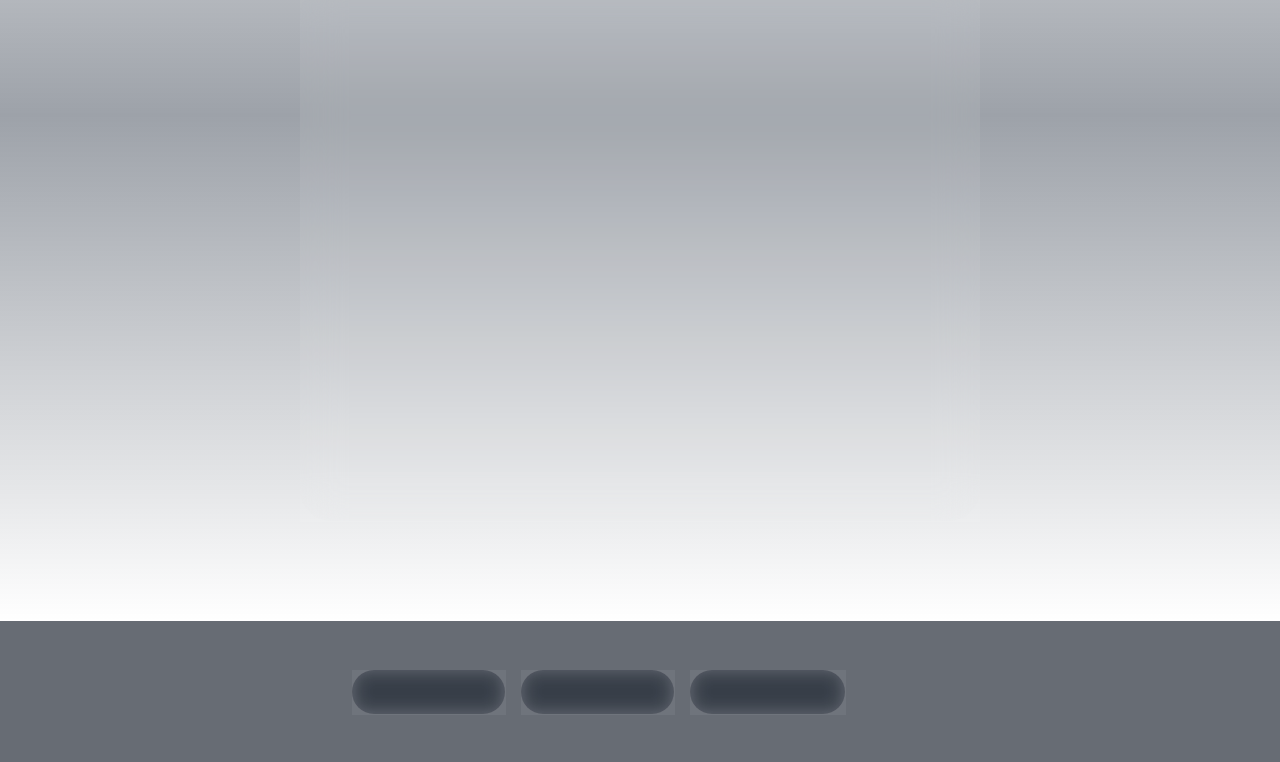
==== commit 703f754c: "uploud" ====
--- a/game.html
+++ b/game.html
@@ -1,13 +1,11 @@
 <!DOCTYPE html>
-<html lang="en">
+<html lang="en" dir="ltr">
 <head>
   <meta charset="UTF-8" />
   <meta name="viewport" content="width=device-width, initial-scale=1.0" />
-  <title>Game Details — Jaming World</title>
-  <link rel="icon" href="assest/JWLOGO.svg" type="image/svg+xml" />
-  <link rel="preconnect" href="https://fonts.googleapis.com" />
-  <link rel="preconnect" href="https://fonts.gstatic.com" crossorigin />
-  <link href="https://fonts.googleapis.com/css2?family=Inter:wght@400;500;600;700;800;900&display=swap" rel="stylesheet" />
+  <title>Game Details — عالم جيمنق</title>
+  <link rel="icon" href="assest/favicon.png" type="image/png" />
+  <link rel="apple-touch-icon" href="assest/favicon.png" />
   <link rel="stylesheet" href="styles.css" />
 </head>
 <body>
@@ -28,23 +26,27 @@
 <!-- NAVBAR always visible on detail page -->
 <nav id="navbar" class="visible" style="transform:translateY(0); opacity:1;">
   <div class="nav-logo">
-    <a href="index.html"><img src="assest/JWLOGO.svg" alt="Jaming World" /></a>
+    <a href="index.html"><img src="assest/JWLOGO.svg" alt="عالم جيمنق" /></a>
   </div>
   <ul class="nav-links">
-    <li><a href="index.html#what-is">About</a></li>
-    <li><a href="index.html#games">Games</a></li>
-    <li><a href="index.html#build-form">Build a Game</a></li>
+    <li><a href="index.html#what-is" data-i18n="nav.about">About</a></li>
+    <li><a href="index.html#games" data-i18n="nav.games">Games</a></li>
+    <li><a href="index.html#build-form" data-i18n="nav.build">Build a Game</a></li>
   </ul>
-  <a href="index.html#build-form" class="btn-primary nav-cta"><span>Start Your Game</span></a>
-  <button class="hamburger" id="hamburger" aria-label="Menu">
-    <span></span><span></span><span></span>
-  </button>
+  <div class="nav-actions">
+    <button class="lang-toggle" id="lang-toggle" aria-label="Switch language">عربي</button>
+    <a href="index.html#build-form" class="btn-primary nav-cta"><span data-i18n="nav.cta">Start Your Game</span></a>
+    <button class="hamburger" id="hamburger" aria-label="Menu">
+      <span></span><span></span><span></span>
+    </button>
+  </div>
 </nav>
 
 <div class="mobile-nav" id="mobile-nav">
-  <a href="index.html#what-is">About</a>
-  <a href="index.html#games">Games</a>
-  <a href="index.html#build-form">Build a Game</a>
+  <a href="index.html#what-is" data-i18n="nav.about">About</a>
+  <a href="index.html#games" data-i18n="nav.games">Games</a>
+  <a href="index.html#build-form" data-i18n="nav.build">Build a Game</a>
+  <button class="lang-toggle lang-toggle--mobile" id="lang-toggle-mobile" aria-label="Switch language">عربي</button>
 </div>
 
 <main>
@@ -52,7 +54,7 @@
     <div class="section-inner" style="width:100%;">
       <a href="index.html#games" class="back-btn">
         <svg width="18" height="18" viewBox="0 0 24 24" fill="none" stroke="currentColor" stroke-width="2.5" stroke-linecap="round" stroke-linejoin="round"><path d="M19 12H5M12 19l-7-7 7-7"/></svg>
-        Back to World
+        <span data-i18n="back">Back to World</span>
       </a>
       <div class="game-detail-header">
         <div class="game-detail-logo" id="detail-logo">🎮</div>
@@ -71,13 +73,13 @@
         <div class="video-placeholder">
           <div class="play-icon" id="play-btn">▶</div>
           <p id="video-label" style="font-size:1rem; font-weight:600; margin-top:8px;">Game Preview</p>
-          <p style="font-size:0.85rem; color:rgba(255,255,255,0.4);">Click to watch the gameplay reel</p>
+          <p style="font-size:0.85rem; color:rgba(255,255,255,0.4);" data-i18n="detail.video.sub">Click to watch the gameplay reel</p>
         </div>
       </div>
 
       <!-- Game Description -->
       <div class="glass-card" style="padding:36px; margin-top:24px;">
-        <h3 style="font-size:1.2rem; font-weight:700; margin-bottom:16px; color:rgba(255,255,255,0.9);">About This Game</h3>
+        <h3 style="font-size:1.2rem; font-weight:700; margin-bottom:16px; color:rgba(255,255,255,0.9);" data-i18n="detail.about">About This Game</h3>
         <p id="detail-desc" style="color:rgba(255,255,255,0.65); line-height:1.8; font-size:0.95rem;"></p>
       </div>
     </div>
@@ -86,25 +88,25 @@
     <div class="game-sidebar">
       <!-- Order -->
       <div class="glass-card sidebar-card">
-        <h3>Get This Game</h3>
+        <h3 data-i18n="detail.get">Get This Game</h3>
         <a href="https://yasmedia.com/order" target="_blank" rel="noopener" class="btn-primary order-btn" id="order-btn">
-          <span>🛒 Order Now</span>
+          <span data-i18n="detail.order">🛒 Order Now</span>
         </a>
-        <p style="font-size:0.78rem; color:rgba(255,255,255,0.35); text-align:center; margin-top:12px;">You'll be redirected to our ordering system</p>
+        <p style="font-size:0.78rem; color:rgba(255,255,255,0.35); text-align:center; margin-top:12px;" data-i18n="detail.redirect">You'll be redirected to our ordering system</p>
       </div>
 
       <!-- Download Manual -->
       <div class="glass-card sidebar-card">
-        <h3>Game Manual</h3>
+        <h3 data-i18n="detail.manual">Game Manual</h3>
         <a href="#" class="btn-glass download-btn" id="download-btn">
           <svg width="18" height="18" viewBox="0 0 24 24" fill="none" stroke="currentColor" stroke-width="2" stroke-linecap="round" stroke-linejoin="round"><path d="M21 15v4a2 2 0 01-2 2H5a2 2 0 01-2-2v-4"/><polyline points="7 10 12 15 17 10"/><line x1="12" y1="15" x2="12" y2="3"/></svg>
-          Download PDF
+          <span data-i18n="detail.manual.btn">Download PDF</span>
         </a>
       </div>
 
       <!-- Game Info -->
       <div class="glass-card sidebar-card">
-        <h3>Game Info</h3>
+        <h3 data-i18n="detail.info">Game Info</h3>
         <div class="game-info-list" id="game-info-list">
           <!-- filled by JS -->
         </div>
@@ -115,7 +117,7 @@
   <!-- More Games -->
   <div style="max-width:1200px; margin:0 auto; padding:0 24px 100px;">
     <div class="divider" style="margin-bottom:60px;"></div>
-    <p class="section-label scroll-reveal" style="justify-content:center; text-align:center;">More Games</p>
+    <p class="section-label scroll-reveal" style="justify-content:center; text-align:center;" data-i18n="detail.more">More Games</p>
     <div class="games-grid" id="more-games" style="margin-top:32px;"></div>
   </div>
 </main>
@@ -123,7 +125,7 @@
 <footer>
   <div class="footer-inner">
     <div class="footer-logo">
-      <img src="assest/JWLOGO.svg" alt="Jaming World" />
+      <img src="assest/JWLOGO.svg" alt="عالم جيمنق" />
     </div>
     <div class="footer-socials">
       <a href="https://www.instagram.com/jamingworld" target="_blank" rel="noopener" class="social-link">
@@ -134,8 +136,12 @@
         <svg width="18" height="18" viewBox="0 0 24 24" fill="currentColor"><path d="M19.59 6.69a4.83 4.83 0 01-3.77-4.25V2h-3.45v13.67a2.89 2.89 0 01-2.88 2.5 2.89 2.89 0 01-2.89-2.89 2.89 2.89 0 012.89-2.89c.28 0 .54.04.79.1V9.01a6.27 6.27 0 00-.79-.05 6.34 6.34 0 00-6.34 6.34 6.34 6.34 0 006.34 6.34 6.34 6.34 0 006.33-6.34V8.69a8.18 8.18 0 004.79 1.54V6.78a4.85 4.85 0 01-1.02-.09z"/></svg>
         @jamingworld
       </a>
+      <a href="https://www.youtube.com/@JamingWorld" target="_blank" rel="noopener" class="social-link">
+        <svg width="18" height="18" viewBox="0 0 24 24" fill="currentColor"><path d="M23.498 6.186a3.016 3.016 0 0 0-2.122-2.136C19.505 3.545 12 3.545 12 3.545s-7.505 0-9.377.505A3.017 3.017 0 0 0 .502 6.186C0 8.07 0 12 0 12s0 3.93.502 5.814a3.016 3.016 0 0 0 2.122 2.136c1.871.505 9.376.505 9.376.505s7.505 0 9.377-.505a3.015 3.015 0 0 0 2.122-2.136C24 15.93 24 12 24 12s0-3.93-.502-5.814zM9.545 15.568V8.432L15.818 12l-6.273 3.568z"/></svg>
+        @JamingWorld
+      </a>
     </div>
-    <p class="footer-credit">Designed & Developed by <span>YAS</span></p>
+    <p class="footer-credit" dir="ltr">Designed &amp; Developed by <a href="https://yasmedia.com" target="_blank" rel="noopener" class="footer-yas-link"><img src="assest/YAS.svg" alt="YAS" class="footer-yas-logo" /></a></p>
   </div>
 </footer>
 
--- a/styles.css
+++ b/styles.css
@@ -1,3 +1,14 @@
+/* ===== SOMAR FONT ===== */
+@font-face { font-family: 'Somar'; src: url('Fonts/Somar-Thin.otf') format('opentype'); font-weight: 100; font-style: normal; font-display: swap; }
+@font-face { font-family: 'Somar'; src: url('Fonts/Somar-ExtraLight.otf') format('opentype'); font-weight: 200; font-style: normal; font-display: swap; }
+@font-face { font-family: 'Somar'; src: url('Fonts/Somar-Light.otf') format('opentype'); font-weight: 300; font-style: normal; font-display: swap; }
+@font-face { font-family: 'Somar'; src: url('Fonts/Somar-Regular.otf') format('opentype'); font-weight: 400; font-style: normal; font-display: swap; }
+@font-face { font-family: 'Somar'; src: url('Fonts/Somar-Medium.otf') format('opentype'); font-weight: 500; font-style: normal; font-display: swap; }
+@font-face { font-family: 'Somar'; src: url('Fonts/Somar-SemiBold.otf') format('opentype'); font-weight: 600; font-style: normal; font-display: swap; }
+@font-face { font-family: 'Somar'; src: url('Fonts/Somar-Bold.otf') format('opentype'); font-weight: 700; font-style: normal; font-display: swap; }
+@font-face { font-family: 'Somar'; src: url('Fonts/Somar-ExtraBold.otf') format('opentype'); font-weight: 800; font-style: normal; font-display: swap; }
+@font-face { font-family: 'Somar'; src: url('Fonts/Somar-Black.otf') format('opentype'); font-weight: 900; font-style: normal; font-display: swap; }
+
 /* ===== RESET & BASE ===== */
 *, *::before, *::after {
   box-sizing: border-box;
@@ -28,7 +39,7 @@
   --glow-blue: 0 0 40px rgba(26, 74, 255, 0.3);
   --glow-purple: 0 0 40px rgba(124, 58, 237, 0.3);
   --glow-cyan: 0 0 40px rgba(0, 212, 255, 0.3);
-  --font-main: 'Inter', -apple-system, BlinkMacSystemFont, sans-serif;
+  --font-main: 'Somar', 'Inter', -apple-system, BlinkMacSystemFont, sans-serif;
   --transition: cubic-bezier(0.4, 0, 0.2, 1);
   --radius: 20px;
   --radius-lg: 32px;
@@ -165,7 +176,7 @@
 
 .orb-2 {
   width: 500px; height: 500px;
-  background: radial-gradient(circle, var(--purple), transparent);
+  background: radial-gradient(circle, var(--blue-glow), transparent);
   top: 30%; right: -5%;
   animation-delay: -4s;
 }
@@ -200,17 +211,30 @@
   left: 0;
   right: 0;
   z-index: 1000;
-  padding: 20px 40px;
-  display: flex;
-  align-items: center;
-  justify-content: space-between;
-  background: rgba(15, 28, 58, 0.55);
-  backdrop-filter: blur(20px);
-  -webkit-backdrop-filter: blur(20px);
-  border-bottom: 1px solid var(--glass-border);
+  padding: 0 48px;
+  height: 72px;
+  display: grid;
+  grid-template-columns: 1fr auto 1fr;
+  align-items: center;
+  background: rgba(15, 28, 58, 0.6);
+  backdrop-filter: blur(24px);
+  -webkit-backdrop-filter: blur(24px);
+  border-bottom: 1px solid rgba(255,255,255,0.07);
   transform: translateY(-100%);
   transition: transform 0.5s var(--transition), opacity 0.5s ease;
   opacity: 0;
+}
+
+.nav-logo {
+  display: flex;
+  align-items: center;
+}
+
+.nav-actions {
+  display: flex;
+  align-items: center;
+  gap: 12px;
+  justify-content: flex-end;
 }
 
 #navbar.visible {
@@ -227,6 +251,7 @@
   display: flex;
   gap: 32px;
   list-style: none;
+  justify-content: center;
 }
 
 .nav-links a {
@@ -311,7 +336,7 @@
 .hero-headline {
   font-size: clamp(2.8rem, 7vw, 6rem);
   font-weight: 800;
-  line-height: 1.1;
+  line-height: 1.35;
   letter-spacing: -0.02em;
   margin-bottom: 24px;
   opacity: 0;
@@ -890,6 +915,7 @@
   display: flex;
   align-items: center;
   gap: 8px;
+  direction: ltr;
   padding: 10px 20px;
   background: var(--glass-bg);
   border: 1px solid var(--glass-border);
@@ -914,6 +940,11 @@
   font-size: 0.8rem;
   color: var(--white-60);
   letter-spacing: 0.05em;
+  display: flex;
+  align-items: center;
+  gap: 6px;
+  direction: ltr;
+  white-space: nowrap;
 }
 
 .footer-credit span {
@@ -921,12 +952,20 @@
   font-weight: 600;
 }
 
+.footer-yas-link {
+  display: inline-flex;
+  align-items: center;
+  margin-left: 4px;
+  opacity: 0.9;
+  transition: opacity 0.2s ease;
+}
+
+.footer-yas-link:hover { opacity: 1; }
+
 .footer-yas-logo {
   height: 16px;
   width: auto;
-  vertical-align: middle;
-  display: inline-block;
-  margin-left: 4px;
+  display: block;
 }
 
 /* ===== SECTION DIVIDER ===== */
@@ -940,10 +979,9 @@
 
 /* ===== GAME DETAIL PAGE ===== */
 .game-detail-hero {
-  min-height: 60vh;
-  display: flex;
-  align-items: center;
-  padding: 120px 24px 80px;
+  display: flex;
+  align-items: flex-start;
+  padding: 120px 24px 60px;
 }
 
 .back-btn {
@@ -988,8 +1026,8 @@
   align-items: center;
   justify-content: center;
   font-size: 2.5rem;
-  background: linear-gradient(135deg, rgba(26,74,255,0.25), rgba(124,58,237,0.25));
-  border: 1px solid rgba(26,74,255,0.4);
+  background: rgba(255,255,255,0.08);
+  border: 1px solid rgba(255,255,255,0.12);
   overflow: hidden;
   flex-shrink: 0;
 }
@@ -997,7 +1035,8 @@
 .game-detail-logo img {
   width: 100%;
   height: 100%;
-  object-fit: cover;
+  object-fit: contain;
+  display: block;
 }
 
 .game-detail-title {
@@ -1208,7 +1247,9 @@
 
 @media (max-width: 768px) {
   #navbar {
-    padding: 16px 20px;
+    padding: 0 20px;
+    height: 64px;
+    grid-template-columns: auto 1fr;
   }
   .nav-links { display: none; }
   .hamburger { display: flex; }
@@ -1261,3 +1302,150 @@
 }
 
 .page-transition.active { opacity: 1; pointer-events: all; }
+
+/* ===== LANGUAGE TOGGLE ===== */
+.lang-toggle {
+  background: rgba(255,255,255,0.08);
+  border: 1px solid rgba(255,255,255,0.18);
+  color: rgba(255,255,255,0.9);
+  font-size: 0.78rem;
+  font-weight: 700;
+  padding: 7px 16px;
+  border-radius: 100px;
+  cursor: pointer;
+  letter-spacing: 0.04em;
+  transition: all 0.25s ease;
+  white-space: nowrap;
+  backdrop-filter: blur(10px);
+  -webkit-backdrop-filter: blur(10px);
+  flex-shrink: 0;
+}
+
+.lang-toggle:hover {
+  background: rgba(255,255,255,0.16);
+  border-color: rgba(255,255,255,0.3);
+  color: #fff;
+}
+
+.lang-toggle--mobile {
+  font-size: 1rem;
+  padding: 10px 28px;
+  margin-top: 8px;
+}
+
+/* ===== RTL / ARABIC OVERRIDES ===== */
+html[dir="rtl"] {
+  font-family: 'Somar', sans-serif;
+}
+
+/* Kill letter-spacing for Arabic — it breaks letter connections */
+html[dir="rtl"],
+html[dir="rtl"] * {
+  letter-spacing: 0 !important;
+}
+
+html[dir="rtl"] .neon-line {
+  transform-origin: right;
+}
+
+html[dir="rtl"] .arrow-icon {
+  display: inline-block;
+  transform: scaleX(-1);
+}
+
+html[dir="rtl"] .back-btn svg {
+  transform: scaleX(-1);
+}
+
+html[dir="rtl"] .section-label {
+  flex-direction: row-reverse;
+}
+
+html[dir="rtl"] .game-card-arrow {
+  flex-direction: row-reverse;
+  justify-content: flex-end;
+}
+
+html[dir="rtl"] .footer-inner {
+  flex-direction: row-reverse;
+}
+
+html[dir="rtl"] .nav-actions {
+  direction: ltr;
+  justify-content: flex-start;
+}
+
+html[dir="rtl"] .hero-cta-group {
+  flex-direction: row-reverse;
+}
+
+html[dir="rtl"] .form-group label,
+html[dir="rtl"] .form-group input,
+html[dir="rtl"] .form-group textarea {
+  text-align: right;
+}
+
+html[dir="rtl"] .game-detail-header {
+  text-align: right;
+}
+
+html[dir="rtl"] .game-detail-tagline,
+html[dir="rtl"] .game-detail-title {
+  text-align: right;
+}
+
+html[dir="rtl"] .game-detail-hero .section-inner {
+  text-align: right;
+}
+
+html[dir="rtl"] .game-detail-body > div > .glass-card p,
+html[dir="rtl"] .game-detail-body > div > .glass-card h3 {
+  text-align: right;
+}
+
+html[dir="rtl"] .info-row .value {
+  direction: ltr;
+  text-align: left;
+}
+
+/* Feature cards */
+html[dir="rtl"] .feature-card {
+  text-align: right;
+}
+
+/* Section body text */
+html[dir="rtl"] .section-desc,
+html[dir="rtl"] .section-title {
+  text-align: right;
+}
+
+/* Game card body */
+html[dir="rtl"] .game-card-inner {
+  text-align: right;
+}
+
+html[dir="rtl"] .game-card-desc {
+  text-align: right;
+}
+
+/* Sidebar cards */
+html[dir="rtl"] .sidebar-card h3,
+html[dir="rtl"] .sidebar-card p {
+  text-align: right;
+}
+
+/* About section */
+html[dir="rtl"] .about-desc,
+html[dir="rtl"] .about-text {
+  text-align: right;
+}
+
+/* Footer socials direction */
+html[dir="rtl"] .footer-socials {
+  flex-direction: row-reverse;
+}
+
+/* Ensure YAS footer link stays LTR */
+html[dir="rtl"] .footer-credit {
+  direction: ltr;
+}
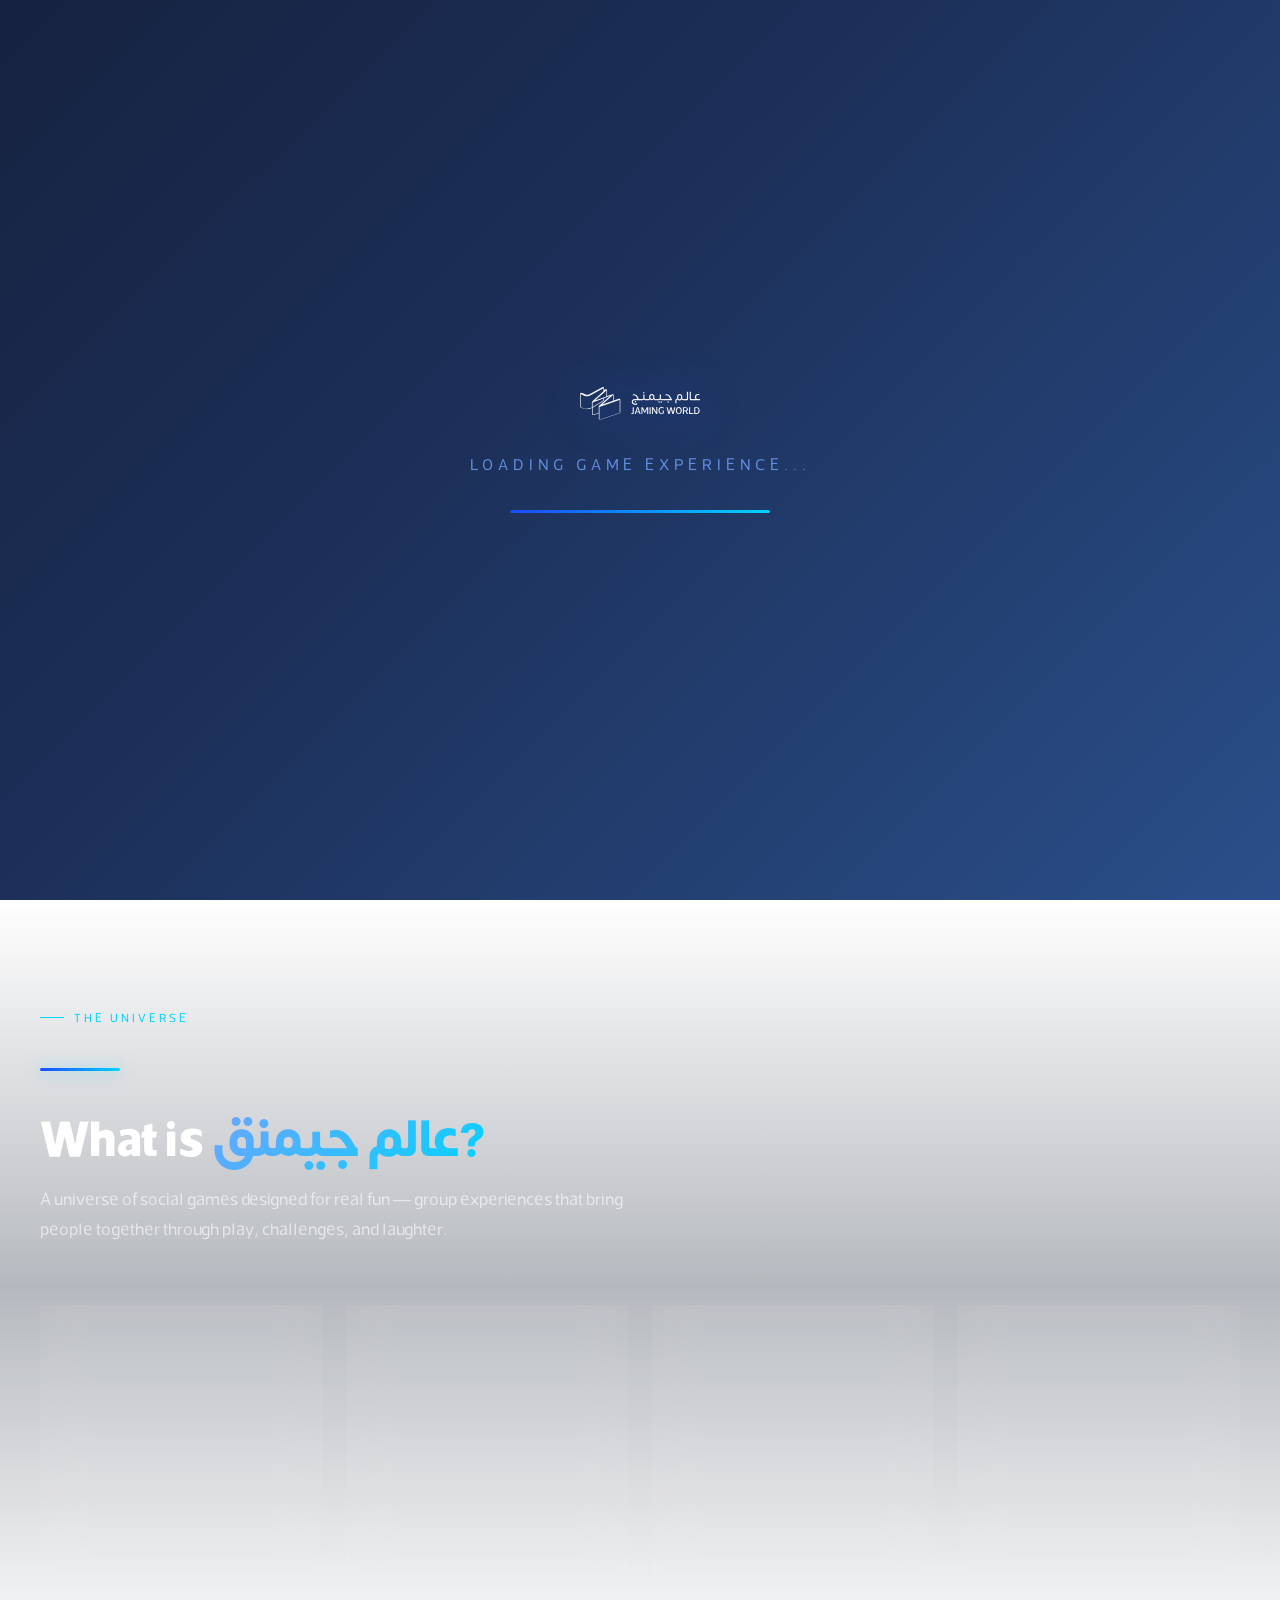
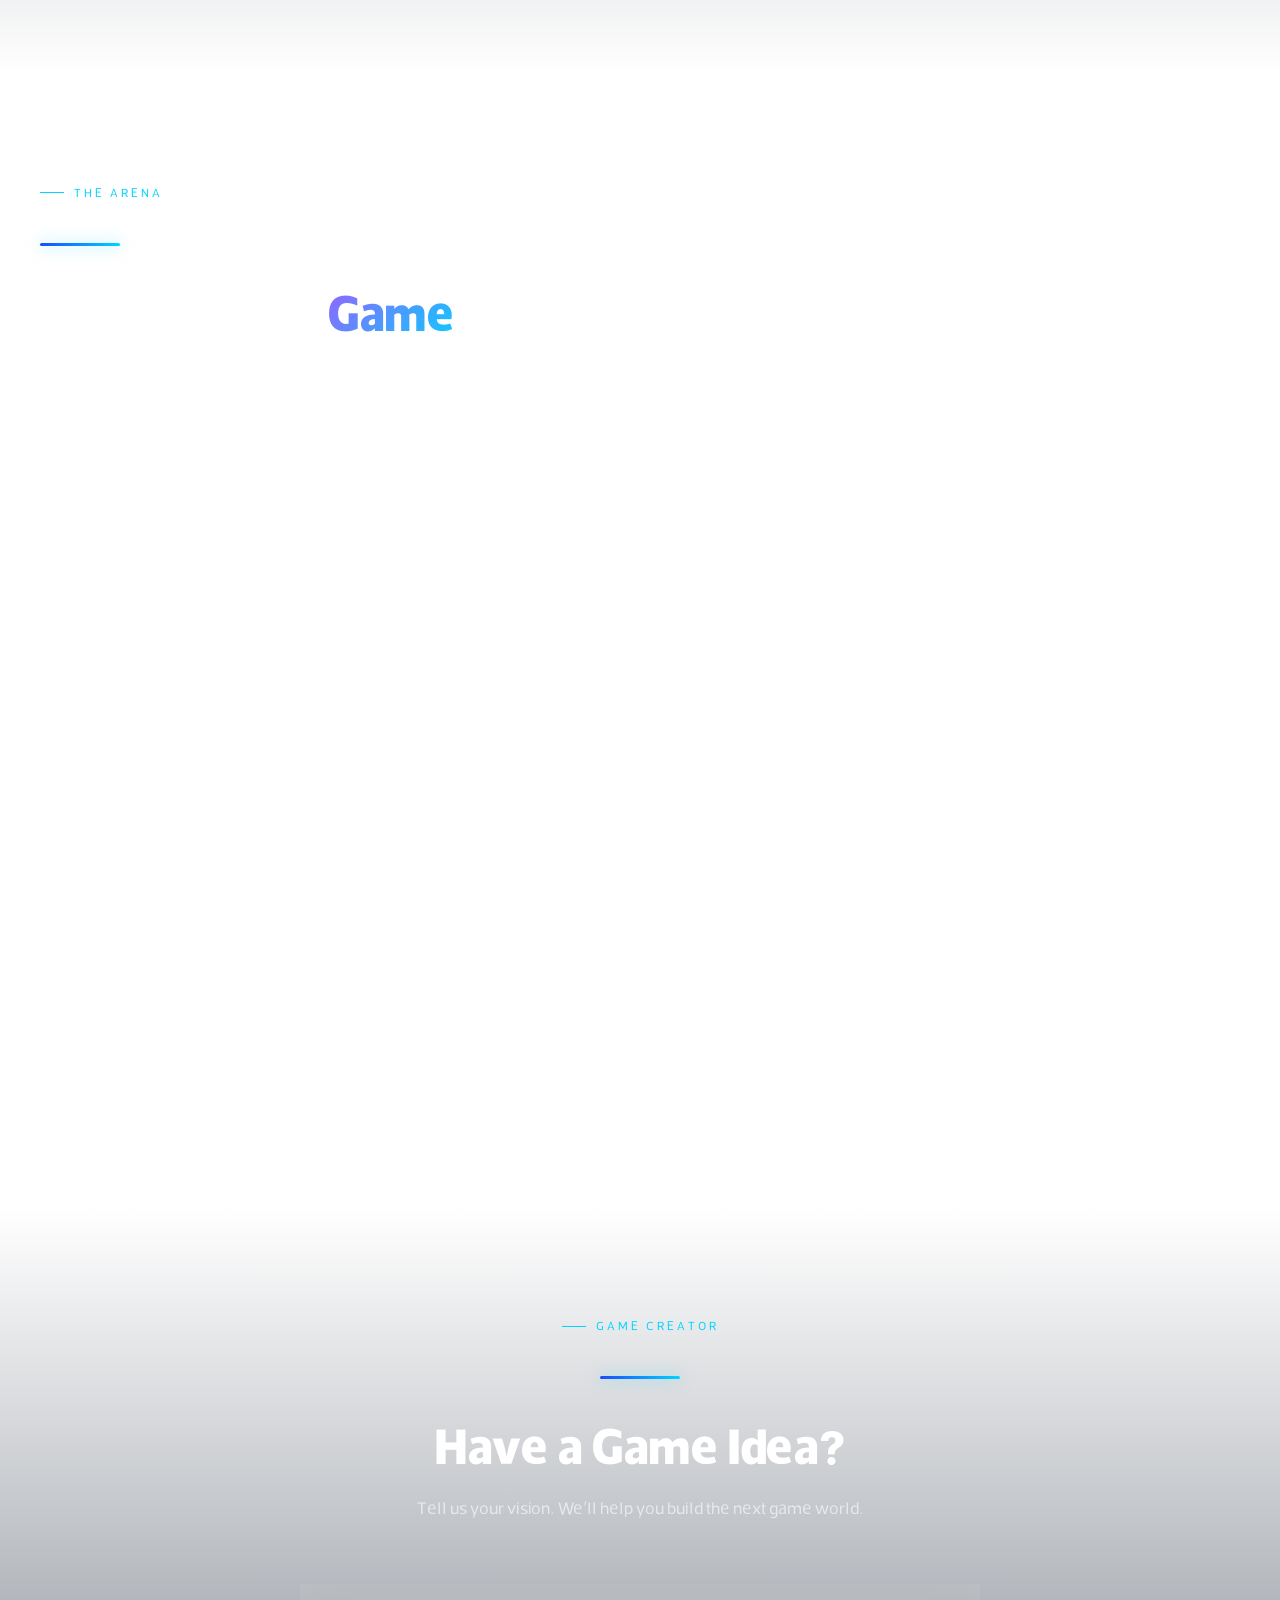
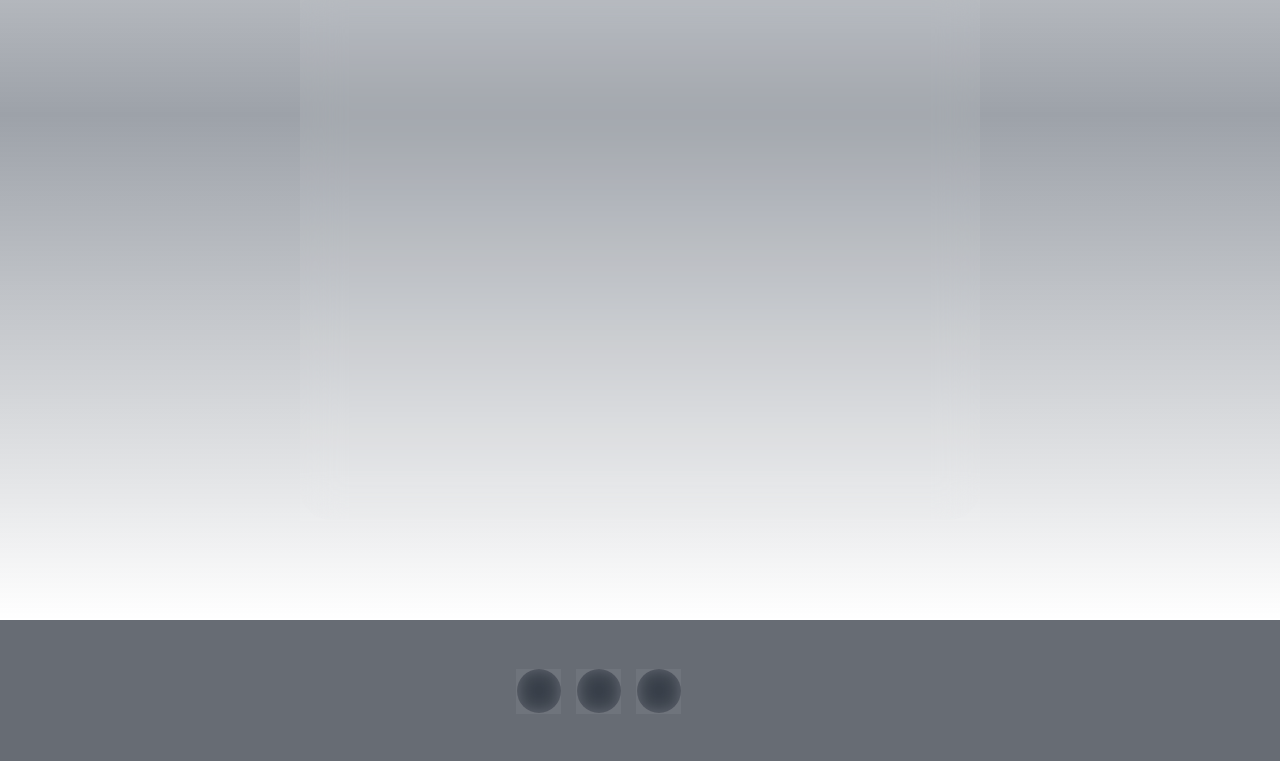
==== commit 93d204b1: "uploud" ====
--- a/game.html
+++ b/game.html
@@ -128,17 +128,14 @@
       <img src="assest/JWLOGO.svg" alt="عالم جيمنق" />
     </div>
     <div class="footer-socials">
-      <a href="https://www.instagram.com/jamingworld" target="_blank" rel="noopener" class="social-link">
-        <svg width="18" height="18" viewBox="0 0 24 24" fill="none" stroke="currentColor" stroke-width="2" stroke-linecap="round" stroke-linejoin="round"><rect x="2" y="2" width="20" height="20" rx="5" ry="5"/><path d="M16 11.37A4 4 0 1 1 12.63 8 4 4 0 0 1 16 11.37z"/><line x1="17.5" y1="6.5" x2="17.51" y2="6.5"/></svg>
-        @jamingworld
+      <a href="https://www.instagram.com/jamingworld" target="_blank" rel="noopener" class="social-link" aria-label="Instagram">
+        <svg width="22" height="22" viewBox="0 0 24 24" fill="none" stroke="currentColor" stroke-width="2" stroke-linecap="round" stroke-linejoin="round"><rect x="2" y="2" width="20" height="20" rx="5" ry="5"/><path d="M16 11.37A4 4 0 1 1 12.63 8 4 4 0 0 1 16 11.37z"/><line x1="17.5" y1="6.5" x2="17.51" y2="6.5"/></svg>
       </a>
-      <a href="https://www.tiktok.com/@jamingworld" target="_blank" rel="noopener" class="social-link">
-        <svg width="18" height="18" viewBox="0 0 24 24" fill="currentColor"><path d="M19.59 6.69a4.83 4.83 0 01-3.77-4.25V2h-3.45v13.67a2.89 2.89 0 01-2.88 2.5 2.89 2.89 0 01-2.89-2.89 2.89 2.89 0 012.89-2.89c.28 0 .54.04.79.1V9.01a6.27 6.27 0 00-.79-.05 6.34 6.34 0 00-6.34 6.34 6.34 6.34 0 006.34 6.34 6.34 6.34 0 006.33-6.34V8.69a8.18 8.18 0 004.79 1.54V6.78a4.85 4.85 0 01-1.02-.09z"/></svg>
-        @jamingworld
+      <a href="https://www.tiktok.com/@jamingworld" target="_blank" rel="noopener" class="social-link" aria-label="TikTok">
+        <svg width="22" height="22" viewBox="0 0 24 24" fill="currentColor"><path d="M19.59 6.69a4.83 4.83 0 01-3.77-4.25V2h-3.45v13.67a2.89 2.89 0 01-2.88 2.5 2.89 2.89 0 01-2.89-2.89 2.89 2.89 0 012.89-2.89c.28 0 .54.04.79.1V9.01a6.27 6.27 0 00-.79-.05 6.34 6.34 0 00-6.34 6.34 6.34 6.34 0 006.34 6.34 6.34 6.34 0 006.33-6.34V8.69a8.18 8.18 0 004.79 1.54V6.78a4.85 4.85 0 01-1.02-.09z"/></svg>
       </a>
-      <a href="https://www.youtube.com/@JamingWorld" target="_blank" rel="noopener" class="social-link">
-        <svg width="18" height="18" viewBox="0 0 24 24" fill="currentColor"><path d="M23.498 6.186a3.016 3.016 0 0 0-2.122-2.136C19.505 3.545 12 3.545 12 3.545s-7.505 0-9.377.505A3.017 3.017 0 0 0 .502 6.186C0 8.07 0 12 0 12s0 3.93.502 5.814a3.016 3.016 0 0 0 2.122 2.136c1.871.505 9.376.505 9.376.505s7.505 0 9.377-.505a3.015 3.015 0 0 0 2.122-2.136C24 15.93 24 12 24 12s0-3.93-.502-5.814zM9.545 15.568V8.432L15.818 12l-6.273 3.568z"/></svg>
-        @JamingWorld
+      <a href="https://www.youtube.com/@JamingWorld" target="_blank" rel="noopener" class="social-link" aria-label="YouTube">
+        <svg width="22" height="22" viewBox="0 0 24 24" fill="currentColor"><path d="M23.498 6.186a3.016 3.016 0 0 0-2.122-2.136C19.505 3.545 12 3.545 12 3.545s-7.505 0-9.377.505A3.017 3.017 0 0 0 .502 6.186C0 8.07 0 12 0 12s0 3.93.502 5.814a3.016 3.016 0 0 0 2.122 2.136c1.871.505 9.376.505 9.376.505s7.505 0 9.377-.505a3.015 3.015 0 0 0 2.122-2.136C24 15.93 24 12 24 12s0-3.93-.502-5.814zM9.545 15.568V8.432L15.818 12l-6.273 3.568z"/></svg>
       </a>
     </div>
     <p class="footer-credit" dir="ltr">Designed &amp; Developed by <a href="https://yasmedia.com" target="_blank" rel="noopener" class="footer-yas-link"><img src="assest/YAS.svg" alt="YAS" class="footer-yas-logo" /></a></p>
--- a/styles.css
+++ b/styles.css
@@ -914,18 +914,17 @@
 .social-link {
   display: flex;
   align-items: center;
-  gap: 8px;
-  direction: ltr;
-  padding: 10px 20px;
+  justify-content: center;
+  width: 44px;
+  height: 44px;
   background: var(--glass-bg);
   border: 1px solid var(--glass-border);
-  border-radius: 50px;
+  border-radius: 50%;
   color: var(--white-80);
   text-decoration: none;
-  font-size: 0.85rem;
-  font-weight: 500;
   backdrop-filter: blur(10px);
   transition: all 0.3s ease;
+  flex-shrink: 0;
 }
 
 .social-link:hover {
@@ -1262,8 +1261,22 @@
   .form-wrapper { padding: 32px 24px; }
   .form-grid { grid-template-columns: 1fr; }
 
-  .footer-inner { flex-direction: column; text-align: center; }
-  .footer-socials { justify-content: center; }
+  .footer-inner {
+    flex-direction: column;
+    align-items: center;
+    text-align: center;
+    gap: 28px;
+  }
+  .footer-logo img { height: 28px; }
+  .footer-socials {
+    justify-content: center;
+    gap: 14px;
+  }
+  .footer-credit {
+    justify-content: center;
+    font-size: 0.75rem;
+    white-space: nowrap;
+  }
 
   .game-sidebar { grid-template-columns: 1fr; }
 
@@ -1275,6 +1288,7 @@
   .hero-cta-group { flex-direction: column; align-items: center; }
   .btn-primary, .btn-glass { width: 100%; max-width: 300px; justify-content: center; }
   .games-grid { grid-template-columns: 1fr; }
+  footer { padding: 36px 20px; }
 }
 
 /* ===== NEON DIVIDER ===== */
@@ -1379,9 +1393,32 @@
   flex-direction: row-reverse;
 }
 
-html[dir="rtl"] .form-group label,
+html[dir="rtl"] #build-form .section-inner {
+  text-align: right;
+}
+
+html[dir="rtl"] #build-form .neon-line {
+  margin-right: 0;
+  margin-left: auto;
+}
+
+html[dir="rtl"] .form-group {
+  text-align: right;
+}
+
+html[dir="rtl"] .form-group label {
+  text-align: right;
+}
+
 html[dir="rtl"] .form-group input,
 html[dir="rtl"] .form-group textarea {
+  text-align: right;
+  direction: rtl;
+}
+
+html[dir="rtl"] .form-group input[type="email"],
+html[dir="rtl"] .form-group input[type="tel"] {
+  direction: ltr;
   text-align: right;
 }
 
@@ -1449,3 +1486,12 @@
 html[dir="rtl"] .footer-credit {
   direction: ltr;
 }
+
+@media (max-width: 768px) {
+  html[dir="rtl"] .footer-inner {
+    flex-direction: column;
+  }
+  html[dir="rtl"] .footer-socials {
+    flex-direction: row;
+  }
+}
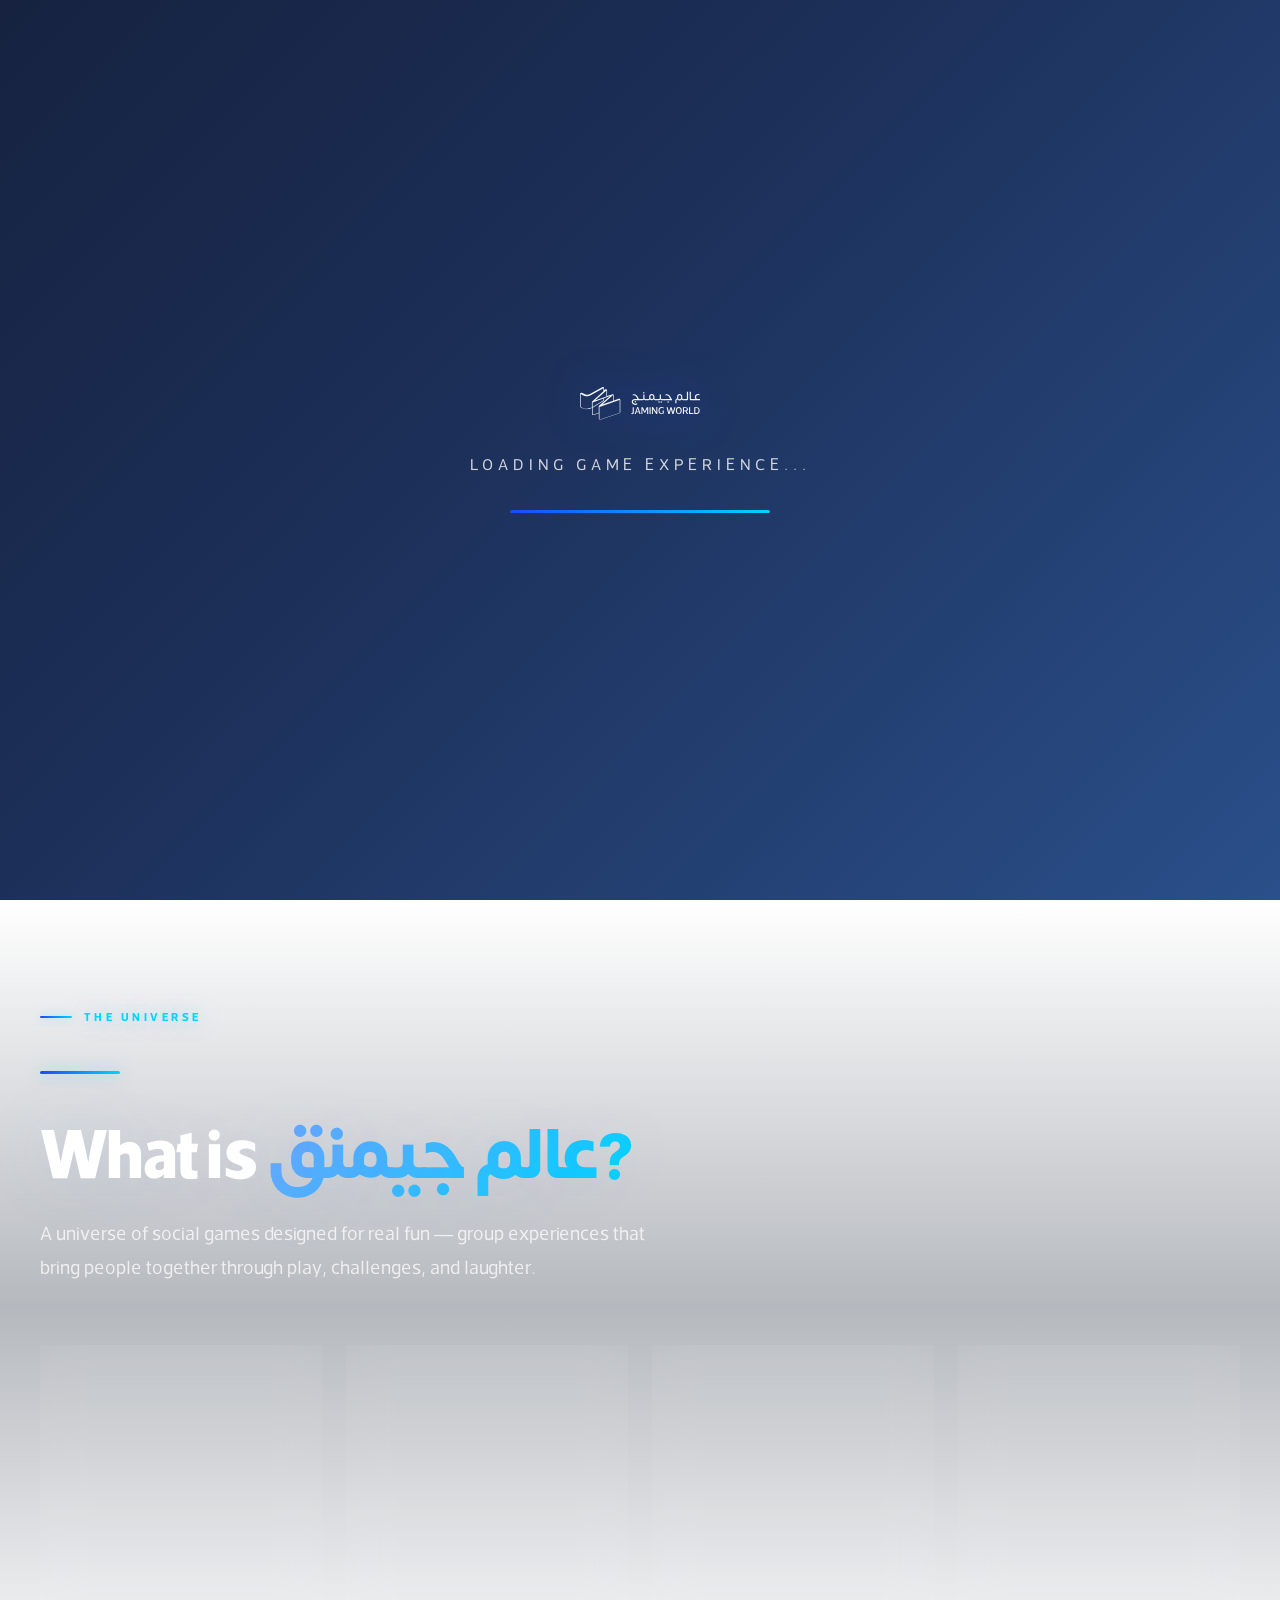
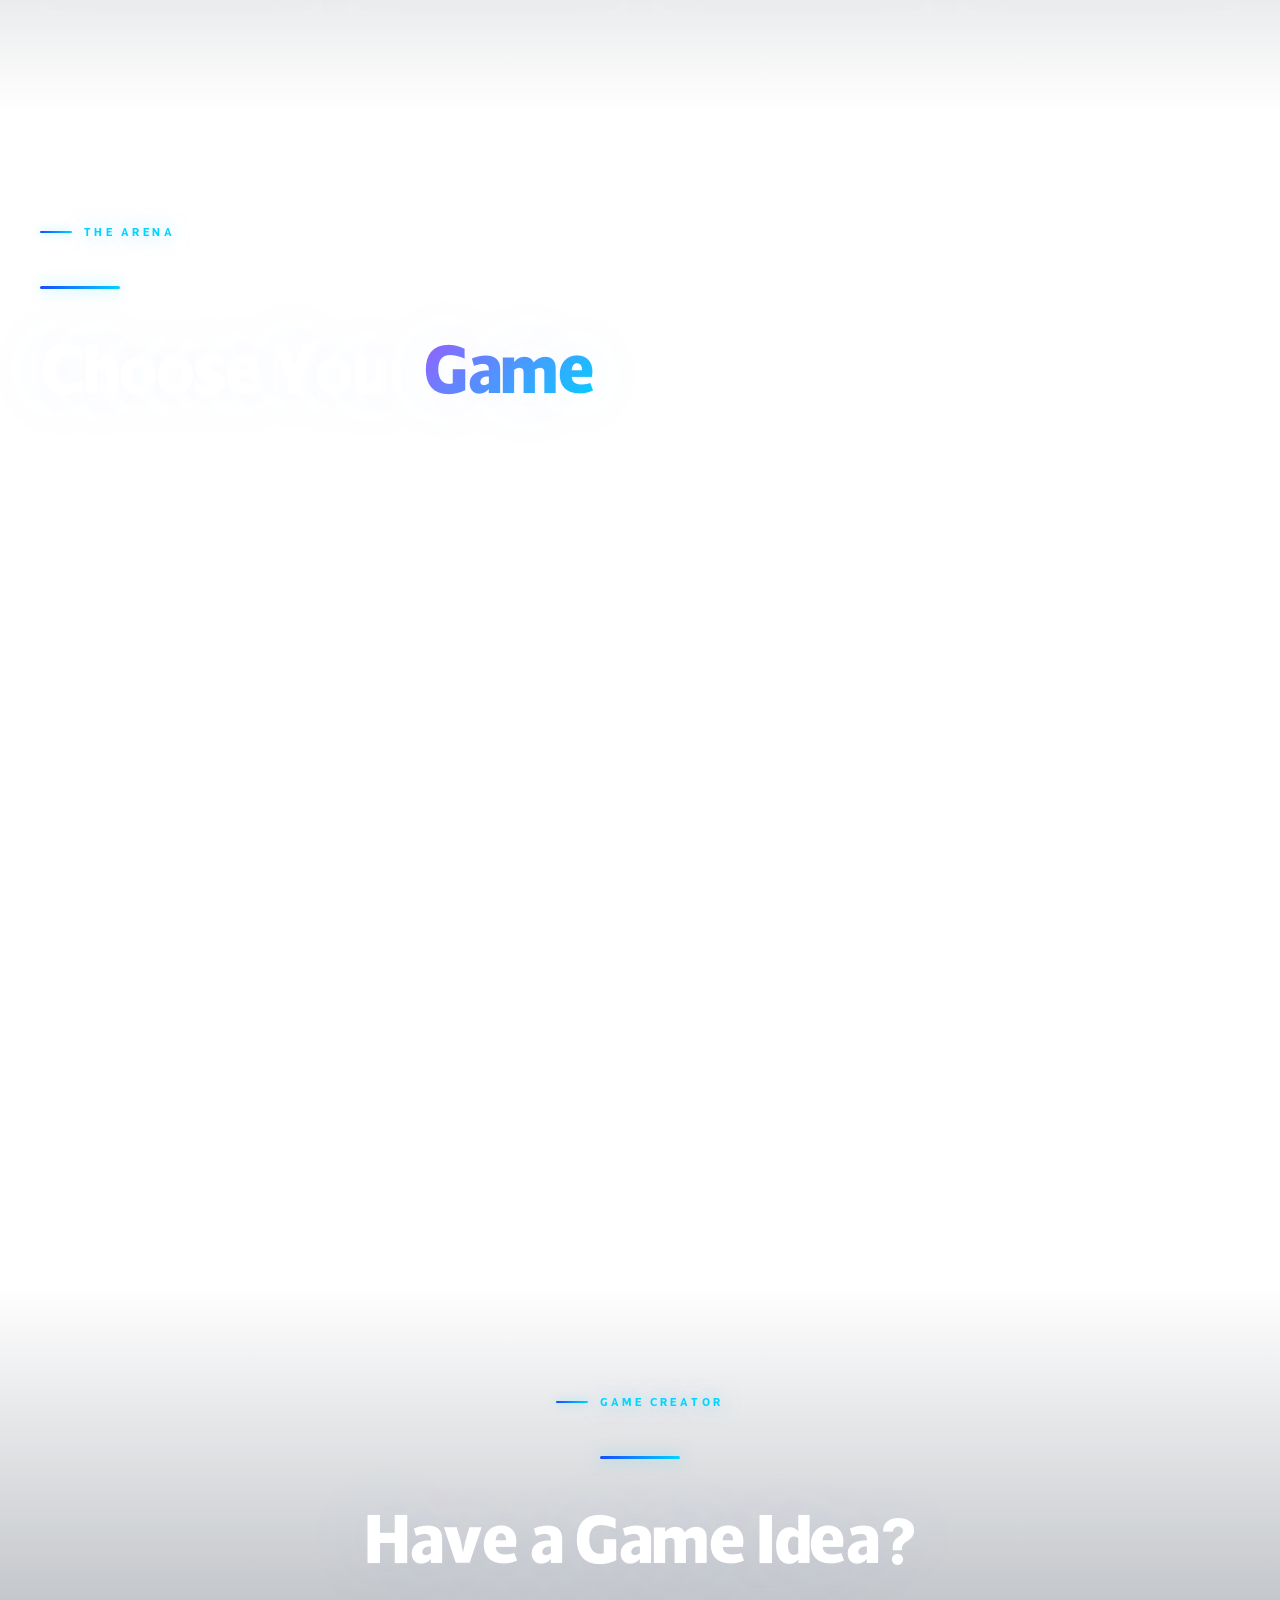
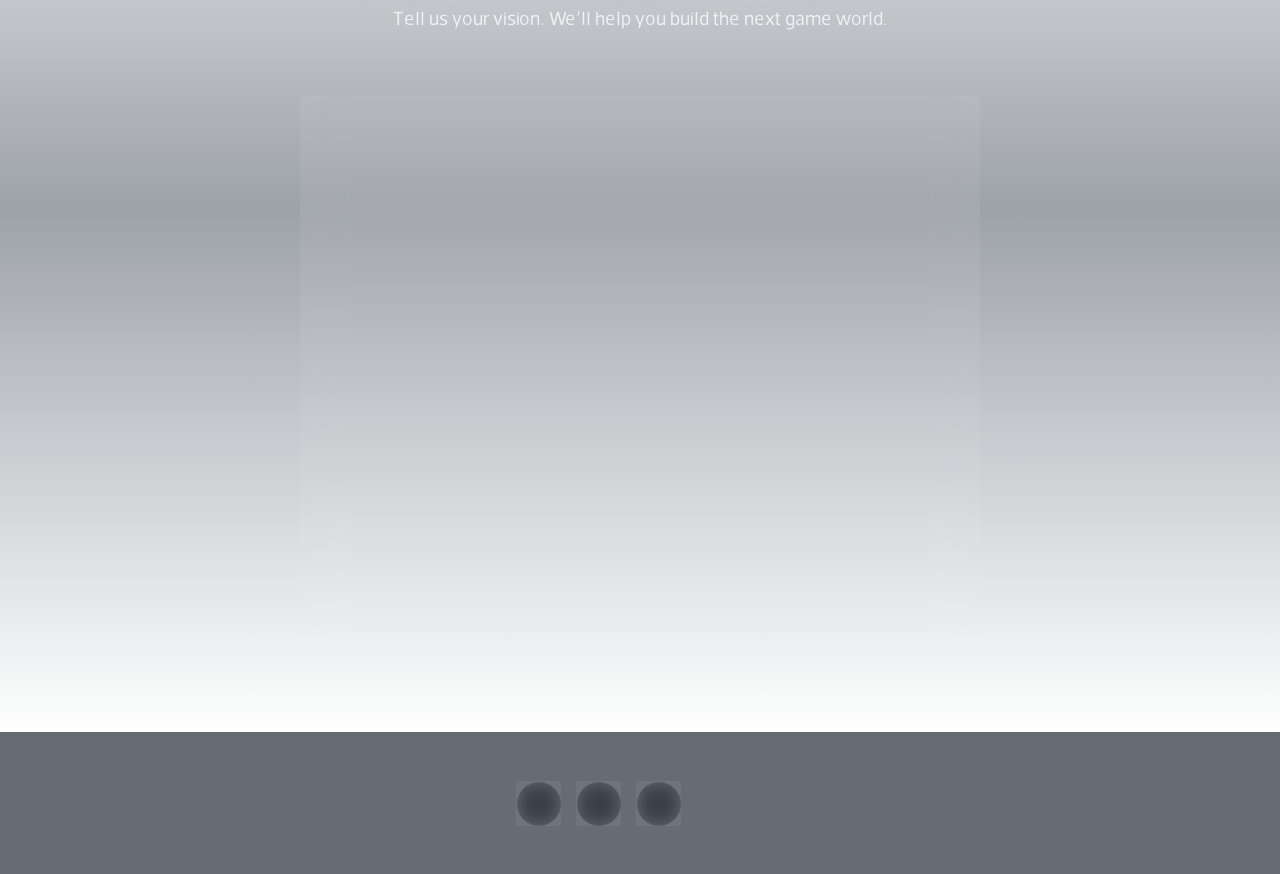
==== commit c2e51702: "update" ====
--- a/game.html
+++ b/game.html
@@ -71,16 +71,18 @@
     <div>
       <div class="video-section glass-card" id="video-section">
         <div class="video-placeholder">
-          <div class="play-icon" id="play-btn">▶</div>
+          <div class="play-icon" id="play-btn" role="button" tabindex="0" aria-label="Play gameplay video">
+            <span aria-hidden="true">▶</span>
+          </div>
           <p id="video-label" style="font-size:1rem; font-weight:600; margin-top:8px;">Game Preview</p>
-          <p style="font-size:0.85rem; color:rgba(255,255,255,0.4);" data-i18n="detail.video.sub">Click to watch the gameplay reel</p>
+          <p style="font-size:0.85rem; color:rgba(255,255,255,0.65);" data-i18n="detail.video.sub">Click to watch the gameplay reel</p>
         </div>
       </div>
 
       <!-- Game Description -->
       <div class="glass-card" style="padding:36px; margin-top:24px;">
         <h3 style="font-size:1.2rem; font-weight:700; margin-bottom:16px; color:rgba(255,255,255,0.9);" data-i18n="detail.about">About This Game</h3>
-        <p id="detail-desc" style="color:rgba(255,255,255,0.65); line-height:1.8; font-size:0.95rem;"></p>
+        <p id="detail-desc" style="color:rgba(255,255,255,0.8); line-height:1.8; font-size:0.95rem;"></p>
       </div>
     </div>
 
@@ -92,7 +94,7 @@
         <a href="https://yasmedia.com/order" target="_blank" rel="noopener" class="btn-primary order-btn" id="order-btn">
           <span data-i18n="detail.order">🛒 Order Now</span>
         </a>
-        <p style="font-size:0.78rem; color:rgba(255,255,255,0.35); text-align:center; margin-top:12px;" data-i18n="detail.redirect">You'll be redirected to our ordering system</p>
+        <p style="font-size:0.78rem; color:rgba(255,255,255,0.7); text-align:center; margin-top:12px;" data-i18n="detail.redirect">You'll be redirected to our ordering system</p>
       </div>
 
       <!-- Download Manual -->
--- a/styles.css
+++ b/styles.css
@@ -29,6 +29,7 @@
   --cyan: #00d4ff;
   --white: #ffffff;
   --white-80: rgba(255,255,255,0.8);
+  --white-75: rgba(255,255,255,0.75);
   --white-60: rgba(255,255,255,0.6);
   --white-20: rgba(255,255,255,0.2);
   --white-10: rgba(255,255,255,0.1);
@@ -109,9 +110,8 @@
 .loading-text {
   font-size: 1rem;
   letter-spacing: 0.3em;
-  color: var(--blue-soft);
+  color: var(--white-80);
   text-transform: uppercase;
-  opacity: 0.8;
 }
 
 .loading-bar-wrap {
@@ -361,7 +361,7 @@
 
 .hero-sub {
   font-size: clamp(1.1rem, 2.5vw, 1.5rem);
-  color: var(--white-60);
+  color: var(--white-75);
   letter-spacing: 0.15em;
   text-transform: uppercase;
   margin-bottom: 48px;
@@ -502,38 +502,49 @@
 .section-label {
   display: inline-flex;
   align-items: center;
-  gap: 10px;
-  font-size: 0.75rem;
-  letter-spacing: 0.25em;
+  gap: 12px;
+  font-size: 0.72rem;
+  font-weight: 700;
+  letter-spacing: 0.3em;
   text-transform: uppercase;
   color: var(--cyan);
-  margin-bottom: 20px;
+  margin-bottom: 24px;
   opacity: 0;
   transform: translateY(20px);
+  text-shadow: 0 0 20px rgba(0,212,255,0.6);
 }
 
 .section-label::before {
   content: '';
-  width: 24px;
-  height: 1px;
-  background: var(--cyan);
+  width: 32px;
+  height: 2px;
+  background: linear-gradient(90deg, var(--blue-glow), var(--cyan));
+  border-radius: 2px;
+  box-shadow: 0 0 10px rgba(0,212,255,0.5);
 }
 
 .section-title {
-  font-size: clamp(2rem, 4vw, 3.5rem);
+  font-size: clamp(2.4rem, 5.5vw, 5rem);
   font-weight: 800;
-  line-height: 1.15;
-  letter-spacing: -0.02em;
-  margin-bottom: 16px;
+  line-height: 1.2;
+  letter-spacing: -0.03em;
+  margin-bottom: 20px;
   opacity: 0;
   transform: translateY(20px);
+  text-shadow: 0 0 80px rgba(99,160,255,0.12);
+}
+
+.section-title span {
+  display: inline-block;
+  animation: gradientShift 4s ease infinite;
+  background-size: 200%;
 }
 
 .section-desc {
-  font-size: 1.1rem;
-  color: var(--white-60);
-  line-height: 1.7;
-  max-width: 600px;
+  font-size: clamp(1rem, 1.8vw, 1.2rem);
+  color: var(--white-75);
+  line-height: 1.75;
+  max-width: 640px;
   opacity: 0;
   transform: translateY(20px);
 }
@@ -628,7 +639,7 @@
 
 .feature-desc {
   font-size: 0.9rem;
-  color: var(--white-60);
+  color: var(--white-75);
   line-height: 1.6;
 }
 
@@ -702,7 +713,7 @@
 
 .game-card-desc {
   font-size: 0.9rem;
-  color: var(--white-60);
+  color: var(--white-75);
   line-height: 1.6;
   flex: 1;
 }
@@ -746,9 +757,9 @@
   font-weight: 700;
   letter-spacing: 0.08em;
   text-transform: uppercase;
-  color: rgba(255,255,255,0.7);
+  color: rgba(255,255,255,0.92);
   background: rgba(255,255,255,0.08);
-  border: 1px solid rgba(255,255,255,0.15);
+  border: 1px solid rgba(255,255,255,0.22);
   border-radius: 100px;
   backdrop-filter: blur(10px);
   -webkit-backdrop-filter: blur(10px);
@@ -808,7 +819,7 @@
   font-weight: 600;
   letter-spacing: 0.1em;
   text-transform: uppercase;
-  color: var(--white-60);
+  color: var(--white-75);
 }
 
 .form-group input,
@@ -827,7 +838,7 @@
 
 .form-group input::placeholder,
 .form-group textarea::placeholder {
-  color: rgba(255,255,255,0.25);
+  color: rgba(255,255,255,0.45);
 }
 
 .form-group input:focus,
@@ -879,7 +890,7 @@
   font-weight: 700;
 }
 
-.success-sub { color: var(--white-60); font-size: 0.95rem; }
+.success-sub { color: var(--white-75); font-size: 0.95rem; }
 
 /* ===== FOOTER ===== */
 footer {
@@ -937,7 +948,7 @@
 
 .footer-credit {
   font-size: 0.8rem;
-  color: var(--white-60);
+  color: var(--white-75);
   letter-spacing: 0.05em;
   display: flex;
   align-items: center;
@@ -1045,7 +1056,7 @@
 }
 
 .game-detail-tagline {
-  color: var(--white-60);
+  color: var(--white-75);
   font-size: 1.1rem;
   margin-top: 8px;
 }
@@ -1077,7 +1088,7 @@
   flex-direction: column;
   align-items: center;
   gap: 16px;
-  color: var(--white-60);
+  color: var(--white-75);
   text-align: center;
   padding: 40px;
 }
@@ -1119,7 +1130,7 @@
   font-weight: 700;
   letter-spacing: 0.05em;
   text-transform: uppercase;
-  color: var(--white-60);
+  color: var(--white-75);
   margin-bottom: 16px;
 }
 
@@ -1172,7 +1183,7 @@
 }
 
 .info-row:last-child { border-bottom: none; padding-bottom: 0; }
-.info-row .label { color: var(--white-60); }
+.info-row .label { color: var(--white-75); }
 .info-row .value { font-weight: 600; }
 
 /* ===== HAMBURGER ===== */
@@ -1376,8 +1387,7 @@
 }
 
 html[dir="rtl"] .game-card-arrow {
-  flex-direction: row-reverse;
-  justify-content: flex-end;
+  justify-content: flex-start;
 }
 
 html[dir="rtl"] .footer-inner {
